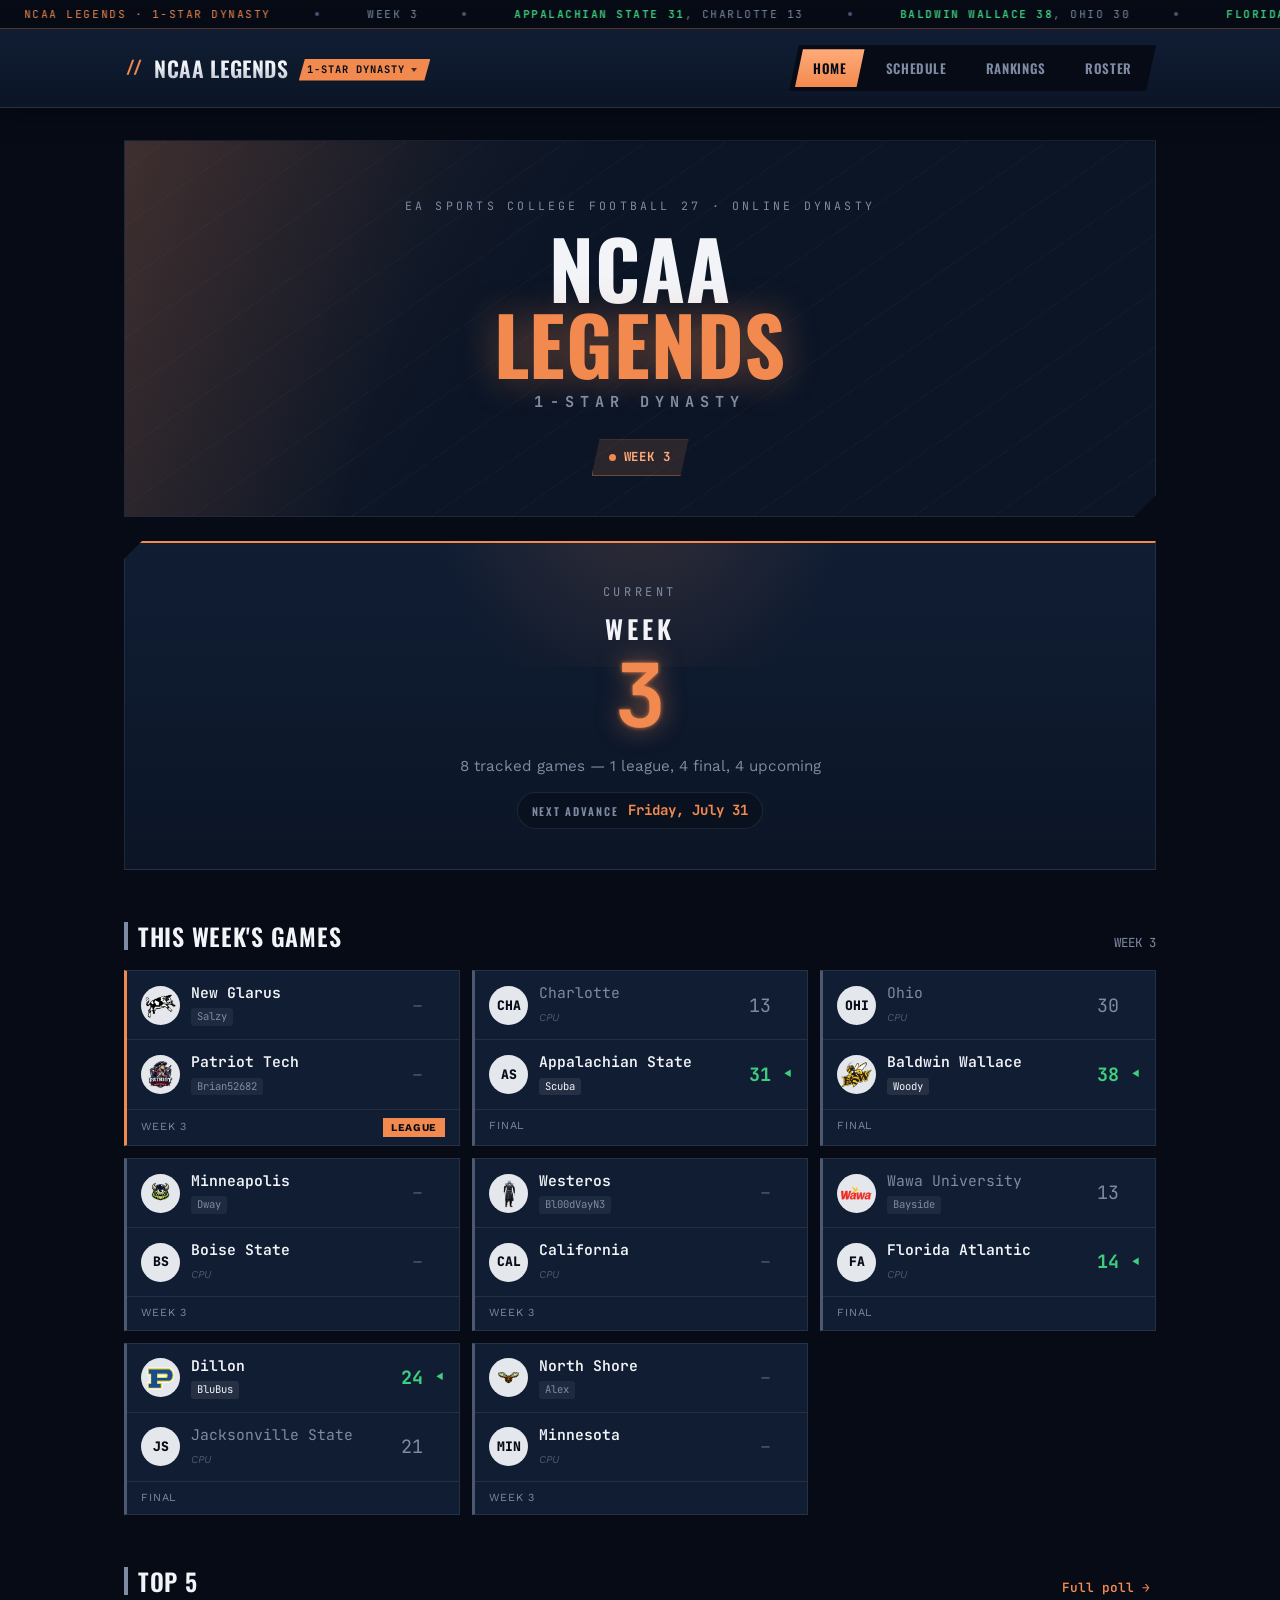
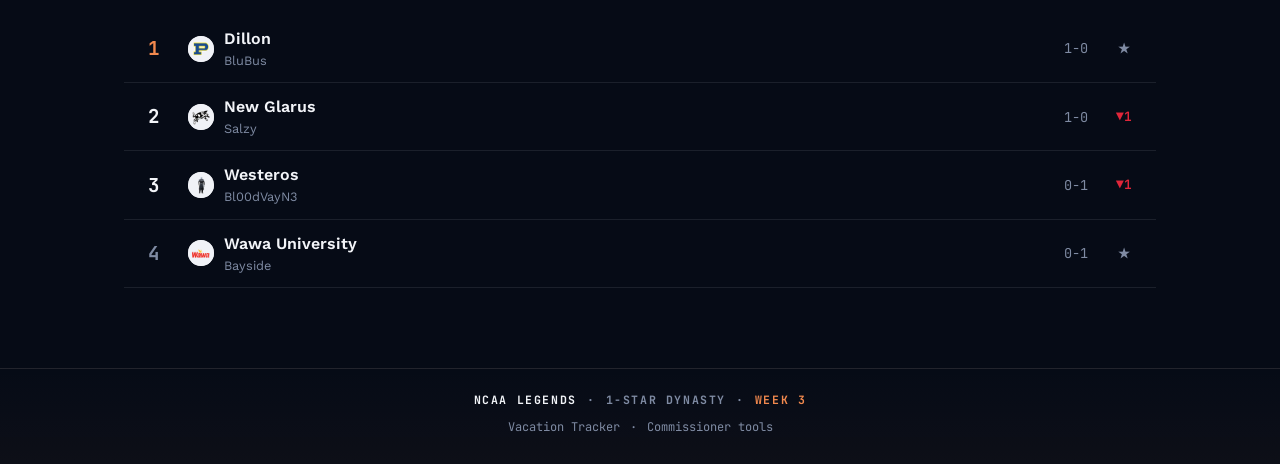
==== 1star/index.html @ ee97f8a3 "Remove past results from home page" ====
<!DOCTYPE html>
<html lang="en">
<head>
<meta charset="UTF-8">
<meta name="viewport" content="width=device-width, initial-scale=1.0">
<title>NCAA Legends — 1-Star Dynasty</title>
<meta name="description" content="NCAA Legends 1-Star Dynasty — an EA Sports College Football 27 online dynasty league. Schedule, power rankings, and roster.">

<!-- Assets live at the repo root, one level up from every league folder. -->
<link rel="icon" type="image/svg+xml" href="../favicon.svg">
<link rel="icon" type="image/png" sizes="32x32" href="../favicon-32.png">
<link rel="apple-touch-icon" sizes="180x180" href="../apple-touch-icon.png">

<!-- ============================================================
     LINK PREVIEWS (Discord, iMessage, Slack, Twitter)
     These MUST be absolute URLs — a relative path shows no preview
     at all. Each league has its own og:url and canonical so a link
     to /1star/ previews as that league, not as the landing page.
     ============================================================ -->
<meta property="og:type" content="website">
<meta property="og:site_name" content="NCAA Legends">
<meta property="og:title" content="NCAA Legends — 1-Star Dynasty">
<meta property="og:description" content="EA Sports College Football 27 online dynasty. Schedule, power rankings, and the coach roster.">
<meta property="og:url" content="https://ncaalegends.github.io/1star/">
<meta property="og:image" content="https://ncaalegends.github.io/1star/og-image.png">
<meta property="og:image:width" content="1200">
<meta property="og:image:height" content="630">
<meta name="twitter:card" content="summary_large_image">
<meta name="twitter:title" content="NCAA Legends — 1-Star Dynasty">
<meta name="twitter:description" content="EA Sports College Football 27 online dynasty. Schedule, power rankings, and the coach roster.">
<meta name="twitter:image" content="https://ncaalegends.github.io/1star/og-image.png">
<link rel="canonical" href="https://ncaalegends.github.io/1star/">
<meta name="theme-color" content="#060b16">

<link rel="preconnect" href="https://fonts.googleapis.com">
<link rel="preconnect" href="https://fonts.gstatic.com" crossorigin>
<link href="https://fonts.googleapis.com/css2?family=Oswald:wght@400;500;600;700&family=JetBrains+Mono:wght@400;600;700&family=Work+Sans:wght@400;500;600;700&display=swap" rel="stylesheet">
<link rel="stylesheet" href="../style.css">
</head>

<!-- data-league drives the accent palette. See "PER-LEAGUE ACCENTS"
     in style.css — it's the only thing that differs visually. -->
<body data-league="1star">

<a class="skip-link" href="#main">Skip to content</a>

<!-- Filled by renderTicker() from the data files — see script.js -->
<div class="ticker" aria-hidden="true">
  <div class="ticker-track" id="ticker-track"></div>
</div>

<header class="site-header">
  <div class="header-inner">
    <div class="league-mark">
      <a class="league-home" href="../" aria-label="All NCAA Legends leagues">
        <span class="hash">//</span>
      </a>
      <span class="league-name" id="league-name">NCAA LEGENDS</span>

      <!-- The badge doubles as the league switcher. <details> gives
           us open/close and keyboard support natively; script.js
           fills the menu from SITE_LEAGUES in people.js. -->
      <details class="league-switch" id="league-switch">
        <summary class="league-badge" id="league-badge"
                 aria-label="Switch league">1-STAR DYNASTY</summary>
        <div class="league-menu" id="league-menu"></div>
      </details>
    </div>
    <nav class="tabs" id="tabs" role="tablist" aria-label="Sections">
      <button class="tab-btn active" data-tab="home" role="tab" aria-selected="true" aria-controls="home">Home</button>
      <button class="tab-btn" data-tab="schedule" role="tab" aria-selected="false" aria-controls="schedule">Schedule</button>
      <button class="tab-btn" data-tab="rankings" role="tab" aria-selected="false" aria-controls="rankings">Rankings</button>
      <button class="tab-btn" data-tab="top25" role="tab" aria-selected="false" aria-controls="top25">Top 25</button>
      <button class="tab-btn" data-tab="roster" role="tab" aria-selected="false" aria-controls="roster">Roster</button>
    </nav>
  </div>
</header>

<main id="main">

  <!-- HOME -->
  <section id="home" class="tab-panel active" role="tabpanel" tabindex="-1">

    <div class="hero">
      <div class="hero-bg"></div>
      <div class="hero-stripe"></div>
      <p class="hero-eyebrow">EA SPORTS COLLEGE FOOTBALL 27 &middot; ONLINE DYNASTY</p>
      <h1 class="hero-title">NCAA <span>LEGENDS</span></h1>
      <p class="hero-sub" id="hero-sub">1-STAR DYNASTY</p>

      <div class="hero-status">
        <span class="status-dot"></span>
        <span id="launch-status">PRE-SEASON — COACHES SIGNING UP</span>
      </div>
    </div>

    <div class="jumbotron">
      <div class="jumbo-glow"></div>
      <div class="jumbo-frame" id="jumbo-frame"></div>
      <p class="jumbo-sub" id="week-summary"></p>
      <p class="jumbo-advance" id="next-advance" hidden></p>
    </div>

    <!-- Filled by renderLiveNow() only when someone in this league is
         streaming — empty and invisible otherwise. -->
    <div class="live-now" id="live-now"></div>

    <div class="section-block">
      <div class="section-head">
        <h2 class="section-title">This Week's Games</h2>
        <span class="section-tag" id="this-week-tag"></span>
      </div>
      <div id="this-week-games"></div>
    </div>

    <div class="section-block">
      <div class="section-head">
        <h2 class="section-title">Top 5</h2>
        <button class="link-btn" data-tab="rankings">Full poll &rarr;</button>
      </div>
      <ol class="poll-list poll-preview" id="rankings-preview"></ol>
    </div>

  </section>

  <!-- SCHEDULE -->
  <section id="schedule" class="tab-panel" role="tabpanel" tabindex="-1">
    <div class="section-head">
      <h2 class="section-title">Schedule</h2>
    </div>

    <div class="sched-toggle">
      <button class="sched-toggle-btn active" data-sched-view="weekly">Weekly</button>
      <button class="sched-toggle-btn" data-sched-view="team">By Team</button>
    </div>

    <div id="sched-weekly" class="sched-view active">
      <div class="sched-controls">
        <label for="week-select">Week</label>
        <select id="week-select"></select>
      </div>
      <div id="weekly-games"></div>
    </div>

    <div id="sched-team" class="sched-view">
      <div class="sched-controls">
        <label for="team-select">Team</label>
        <select id="team-select"></select>
      </div>
      <div id="team-schedule"></div>
    </div>
  </section>

  <!-- RANKINGS -->
  <section id="rankings" class="tab-panel" role="tabpanel" tabindex="-1">
    <div class="section-head">
      <h2 class="section-title">Power Rankings</h2>
      <span class="section-tag" id="rankings-week-label"></span>
    </div>
    <p class="rankings-note">Ranks H2H games only — user vs. user results, not CPU matchups.</p>
    <ol class="poll-list" id="full-rankings"></ol>
  </section>

  <!-- TOP 25 (in-game AP poll)
       Hidden entirely by script.js until this league has transcribed
       at least one week — see setupTabs(). -->
  <section id="top25" class="tab-panel" role="tabpanel" tabindex="-1">
    <div class="section-head">
      <h2 class="section-title">Top 25</h2>
      <span class="section-tag" id="top25-week-label"></span>
    </div>
    <ol class="top25-list" id="top25-list"></ol>
  </section>

  <!-- ROSTER -->
  <section id="roster" class="tab-panel" role="tabpanel" tabindex="-1">
    <div class="section-head">
      <h2 class="section-title">Coaches &amp; Teams</h2>
    </div>
    <div class="roster-grid" id="roster-grid"></div>
  </section>

</main>

<!-- COACH CARD MODAL
     Native <dialog>: focus trapping, background inertness, Escape to
     close and the ::backdrop layer all come from the browser. The
     inner wrapper is load-bearing, not decoration — a backdrop click
     registers on the <dialog> itself and never on its contents, which
     is how script.js tells the two apart. Filled by openCoachModal(). -->
<dialog id="coach-modal" class="coach-modal" aria-labelledby="cm-title">
  <div class="cm-body" id="coach-modal-body"></div>
</dialog>

<footer class="site-footer">
  <div class="footer-status" id="footer-status"></div>
  <div class="footer-links" id="footer-links"></div>
</footer>

<!-- Data files load before the logic. defer keeps them in order
     and waits for the DOM, so no DOMContentLoaded wrapper needed.
     script.js and style.css are shared by all three leagues — only
     the data files below are league-specific. -->
<script src="league-data.js" defer></script>
<script src="schedule-data.js" defer></script>
<script src="top25-data.js" defer></script>
<script src="../people.js" defer></script>
<script src="../week-core.js" defer></script>
<script src="../script.js" defer></script>
</body>
</html>
---- style.css ----
/* ============================================================
   DESIGN TOKENS
   Palette: EA Sports "gameday" HUD — deep navy field-under-lights,
   chrome steel, and a hot gold accent, with crimson reserved for
   live/urgent states. Diagonal-cut panels and angular buttons
   echo the menu language of EA Sports College Football 27.
   Type: Oswald (condensed display), Work Sans (body),
   JetBrains Mono (stats + digits).
   ============================================================ */
:root {
  --navy-deep: #060b16;
  --navy: #0b1526;
  --navy-panel: #101d33;
  /* --steel is the muted TEXT tone (4.9:1 on panels — readable).
     --steel-dim is 2.4:1 and must only ever be used for borders,
     separators and backgrounds. Never put text in steel-dim. */
  --steel: #7f8ba3;
  --steel-dim: #4d5872;

  /* Per-team accent. Set inline as --team on roster cards and
     schedule headers; falls back to gold when a team has none. */
  --team: var(--gold);
  --chalk: #f2f4f8;
  --gold: #f2c14e;
  --gold-bright: #ffd873;
  --gold-dim: rgba(242, 193, 78, 0.14);
  --crimson: #e0263a;
  --win: #3ecf7e;

  /* Twitch purple, lifted. The official #9146FF only manages 4.2:1
     against dark text at this size; this reads the same at a glance
     and clears AA at 7.4:1. */
  --twitch: #b388ff;
  --twitch-bright: #c9a8ff;
  --line: rgba(242, 244, 248, 0.09);
  --line-gold: rgba(242, 193, 78, 0.35);

  /* Ambient wash behind the page, tinted by the league accent. */
  --accent-glow: rgba(242, 193, 78, 0.07);

  --font-display: 'Oswald', sans-serif;
  --font-body: 'Work Sans', sans-serif;
  --font-mono: 'JetBrains Mono', monospace;

  --cut: 14px; /* diagonal clip amount used across panels */
}

/* ============================================================
   PER-LEAGUE ACCENTS
   ------------------------------------------------------------
   The three leagues share this entire stylesheet. The ONLY visual
   difference between them is the accent ramp below, swapped by the
   data-league attribute on <body>.

   The variables keep their "gold" names on purpose. Every rule in
   this file already reads --gold / --gold-bright / --gold-dim /
   --line-gold, and renaming them to --accent would mean touching
   several hundred declarations for no functional gain. Read "gold"
   as "the league accent" throughout.

     main    #f2c14e  gold      (original)
     3star   #4ec3f2  ice blue
     1star   #f2894e  copper

   Any accent added later must clear the reserved colors: crimson
   (#e0263a, live/urgent), win green (#3ecf7e), and Twitch purple
   (#b388ff). Mint and chrome were rejected for colliding with the
   first two.
   ============================================================ */
body[data-league="3star"] {
  --gold: #4ec3f2;
  --gold-bright: #86d9fa;
  --gold-dim: rgba(78, 195, 242, 0.14);
  --line-gold: rgba(78, 195, 242, 0.35);
  --accent-glow: rgba(78, 195, 242, 0.07);
}

body[data-league="1star"] {
  --gold: #f2894e;
  --gold-bright: #ffab7a;
  --gold-dim: rgba(242, 137, 78, 0.14);
  --line-gold: rgba(242, 137, 78, 0.35);
  --accent-glow: rgba(242, 137, 78, 0.07);
}

* { box-sizing: border-box; }

body {
  margin: 0;
  background:
    radial-gradient(1100px 500px at 50% -10%, var(--accent-glow), transparent 60%),
    var(--navy-deep);
  color: var(--chalk);
  font-family: var(--font-body);
  line-height: 1.5;
  -webkit-font-smoothing: antialiased;
}

h1, h2, h3 { margin: 0; }

button {
  font-family: inherit;
  cursor: pointer;
  border: none;
  background: none;
  color: inherit;
}

a { color: var(--gold); }

::selection { background: var(--gold); color: var(--navy-deep); }

.skip-link {
  position: absolute;
  left: -9999px;
  top: 0;
  z-index: 100;
  background: var(--gold);
  color: var(--navy-deep);
  padding: 10px 16px;
  font-weight: 700;
}
.skip-link:focus { left: 0; }

/* ============================================================
   TICKER (top HUD strip)
   ============================================================ */
.ticker {
  background: var(--navy-deep);
  border-bottom: 1px solid var(--line-gold);
  overflow: hidden;
  white-space: nowrap;
}

.ticker-track {
  display: inline-flex;
  gap: 48px;
  padding: 6px 0;
  animation: ticker-scroll 26s linear infinite;
  will-change: transform;
}

/* Now that the ticker carries real content it runs quiet, with
   only the league name in gold — otherwise a full-width band of
   gold text competes with the hero directly beneath it. */
/* Direct children only — a nested highlight span (.ts-win) should
   inherit the typography but not get its own padding or divider dot. */
.ticker-track > span {
  font-family: var(--font-mono);
  font-size: 0.68rem;
  letter-spacing: 0.14em;
  color: var(--steel);
  text-transform: uppercase;
  padding: 0 24px;
  position: relative;
}

/* Keyed by class, not :first-child — the track contains several
   repetitions and the lead segment of each one must be gold, or the
   highlight jumps position every time the loop wraps. */
.ticker-track .ts-lead { color: var(--gold); }

/* Current-week winner, highlighted green inside its result segment. */
.ticker-track .ts-win { color: var(--win); font-weight: 700; }

.ticker-track > span::after {
  content: '';
  position: absolute;
  right: -24px;
  top: 50%;
  transform: translateY(-50%);
  width: 4px;
  height: 4px;
  background: var(--steel-dim);
  border-radius: 50%;
}

@keyframes ticker-scroll {
  from { transform: translateX(0); }
  to { transform: translateX(-50%); }
}

/* ============================================================
   HEADER / NAV
   ============================================================ */
.site-header {
  position: sticky;
  top: 0;
  z-index: 10;
  background: linear-gradient(180deg, var(--navy-panel), var(--navy));
  border-bottom: 1px solid var(--line);
  box-shadow: 0 8px 24px rgba(0, 0, 0, 0.35);
}

.header-inner {
  max-width: 1080px;
  margin: 0 auto;
  padding: 16px 24px;
  display: flex;
  align-items: center;
  justify-content: space-between;
  gap: 24px;
  flex-wrap: wrap;
}

.league-mark {
  display: flex;
  align-items: center;
  gap: 10px;
}

.league-mark .hash {
  color: var(--gold);
  font-family: var(--font-mono);
  font-weight: 700;
}

/* The // mark doubles as the way back to the league picker. Kept
   visually identical to the old static mark so the header doesn't
   grow a second piece of chrome — it just becomes clickable. */
.league-home {
  text-decoration: none;
  display: inline-flex;
  padding: 2px 4px;
  margin: -2px -4px;
  border-radius: 3px;
  transition: background 0.15s;
}

.league-home:hover { background: var(--gold-dim); }

.league-home:focus-visible {
  outline: 2px solid var(--gold);
  outline-offset: 1px;
}

.league-name {
  font-family: var(--font-display);
  font-weight: 600;
  letter-spacing: 0.03em;
  font-size: 1.35rem;
  text-transform: uppercase;
  background: linear-gradient(180deg, var(--chalk) 40%, var(--steel) 140%);
  -webkit-background-clip: text;
  background-clip: text;
  color: transparent;
}

.league-badge {
  font-family: var(--font-mono);
  font-size: 0.65rem;
  font-weight: 700;
  letter-spacing: 0.1em;
  color: var(--navy-deep);
  background: var(--gold);
  padding: 3px 8px;
  clip-path: polygon(6px 0, 100% 0, calc(100% - 6px) 100%, 0 100%);
}

/* ============================================================
   LEAGUE SWITCHER
   ------------------------------------------------------------
   The badge is a <summary>, so it opens the menu on click and on
   Enter/Space with no JS. Everything here is presentational; the
   items themselves are built by renderLeagueSwitch().
   ============================================================ */
.league-switch {
  position: relative;
}

/* Kills the default disclosure triangle in every engine. */
.league-switch > summary {
  /* Extra right padding so the caret clears the badge's angled
     clip-path, which would otherwise shave it off. */
  padding-right: 13px;
  list-style: none;
  cursor: pointer;
  user-select: none;
  display: inline-flex;
  align-items: center;
  gap: 6px;
}
.league-switch > summary::-webkit-details-marker { display: none; }
.league-switch > summary::marker { content: ""; }

/* A caret drawn in CSS rather than a glyph, so it can't pick up a
   font fallback and render as a box on someone's machine. */
.league-switch > summary::after {
  content: "";
  width: 0;
  height: 0;
  border-left: 3.5px solid transparent;
  border-right: 3.5px solid transparent;
  border-top: 4px solid currentColor;
  opacity: 0.75;
  transition: transform 0.15s;
}

.league-switch[open] > summary::after { transform: rotate(180deg); }

.league-switch > summary:focus-visible {
  outline: 2px solid var(--chalk);
  outline-offset: 2px;
}

/* When there's only one league, the badge stays a plain label. */
.league-switch.no-switch > summary { cursor: default; }
.league-switch.no-switch > summary::after { display: none; }

.league-menu {
  position: absolute;
  top: calc(100% + 8px);
  left: 0;
  z-index: 20;
  min-width: 210px;
  background: var(--navy-panel);
  border: 1px solid var(--line);
  box-shadow: 0 14px 34px rgba(0, 0, 0, 0.5);
  padding: 5px;
  display: flex;
  flex-direction: column;
  gap: 2px;
}

.league-menu-item {
  display: flex;
  align-items: center;
  gap: 9px;
  padding: 9px 11px;
  text-decoration: none;
  color: var(--chalk);
  font-family: var(--font-display);
  font-size: 0.86rem;
  font-weight: 500;
  letter-spacing: 0.03em;
  text-transform: uppercase;
  border-left: 2px solid transparent;
  transition: background 0.12s, border-color 0.12s;
}

.league-menu-item:hover,
.league-menu-item:focus-visible {
  background: var(--navy);
  border-left-color: var(--team);
  outline: none;
}

/* The dot carries each league's own accent, not the current page's,
   so the menu previews where you're going. */
.lm-dot {
  width: 8px;
  height: 8px;
  flex: 0 0 auto;
  border-radius: 50%;
  background: var(--team);
}

.lm-label { flex: 1 1 auto; }

.lm-here {
  font-family: var(--font-mono);
  font-size: 0.55rem;
  letter-spacing: 0.08em;
  color: var(--steel);
  text-transform: uppercase;
}

.league-menu-item.is-current {
  background: var(--navy);
  border-left-color: var(--team);
}

/* The container slants to match its buttons — it was the only square
   edge left in a header where the tabs, the badge and every panel are
   cut on the diagonal.

   The offset is 10px, not the buttons' 8px, because the container is
   taller. An identical pixel offset over a taller box produces a
   shallower angle, and the mismatch is visible where a button's edge
   sits near the container's.

   No border: clip-path cuts the element's border along with its box,
   so the diagonal edges would lose their line and only the top and
   bottom would keep one. The dark fill against the header gradient
   carries the shape on its own. */
.tabs {
  display: flex;
  gap: 3px;
  background: var(--navy-deep);
  padding: 4px 6px;
  clip-path: polygon(10px 0, 100% 0, calc(100% - 10px) 100%, 0 100%);
}

.tab-btn {
  padding: 9px 18px;
  font-family: var(--font-display);
  font-size: 0.82rem;
  font-weight: 600;
  letter-spacing: 0.05em;
  text-transform: uppercase;
  color: var(--steel);
  clip-path: polygon(8px 0, 100% 0, calc(100% - 8px) 100%, 0 100%);
  transition: color 0.15s, background 0.15s;
}

.tab-btn:hover { color: var(--chalk); }

.tab-btn.active {
  background: linear-gradient(180deg, var(--gold-bright), var(--gold));
  color: var(--navy-deep);
}

/* ============================================================
   LAYOUT
   ============================================================ */
main {
  max-width: 1080px;
  margin: 0 auto;
  padding: 32px 24px 80px;
}

.tab-panel { display: none; }
.tab-panel.active { display: block; }

.section-block { margin-top: 48px; }

.section-head {
  display: flex;
  align-items: baseline;
  justify-content: space-between;
  gap: 12px;
  margin-bottom: 16px;
}

.section-title {
  font-family: var(--font-display);
  font-weight: 600;
  text-transform: uppercase;
  letter-spacing: 0.03em;
  font-size: 1.5rem;
  color: var(--chalk);
  position: relative;
  padding-left: 14px;
}

.section-title::before {
  content: '';
  position: absolute;
  left: 0;
  top: 4px;
  bottom: 4px;
  width: 4px;
  background: var(--steel);
}

.section-tag {
  font-family: var(--font-mono);
  font-size: 0.78rem;
  color: var(--steel);
}

.link-btn {
  font-family: var(--font-mono);
  font-size: 0.8rem;
  color: var(--gold);
  font-weight: 600;
}
.link-btn:hover { text-decoration: underline; }

/* ============================================================
   HERO  (NCAA Legends wordmark + launch status)
   ============================================================ */
.hero {
  position: relative;
  overflow: hidden;
  padding: 56px 28px 40px;
  text-align: center;
  border: 1px solid var(--line);
  background: var(--navy);
  clip-path: polygon(0 0, 100% 0, 100% calc(100% - 22px), calc(100% - 22px) 100%, 0 100%);
}

.hero-bg {
  position: absolute;
  inset: 0;
  background:
    linear-gradient(120deg, color-mix(in srgb, var(--gold) 10%, transparent) 0%, transparent 40%),
    repeating-linear-gradient(
      -35deg,
      rgba(242, 244, 248, 0.025) 0px,
      rgba(242, 244, 248, 0.025) 1px,
      transparent 1px,
      transparent 46px
    );
  pointer-events: none;
}

.hero-stripe {
  position: absolute;
  top: 0;
  left: -10%;
  width: 46%;
  height: 100%;
  background: linear-gradient(90deg, color-mix(in srgb, var(--gold) 16%, transparent), transparent 80%);
  transform: skewX(-18deg);
  pointer-events: none;
}

.hero-eyebrow {
  position: relative;
  margin: 0;
  font-family: var(--font-mono);
  font-size: 0.72rem;
  letter-spacing: 0.28em;
  color: var(--steel);
  text-transform: uppercase;
}

.hero-title {
  position: relative;
  margin: 14px 0 0;
  font-family: var(--font-display);
  font-weight: 700;
  font-size: clamp(2.6rem, 9vw, 5rem);
  letter-spacing: 0.01em;
  line-height: 0.95;
  color: var(--chalk);
  text-transform: uppercase;
}

.hero-title span {
  display: block;
  color: var(--gold);
  text-shadow: 0 0 36px color-mix(in srgb, var(--gold) 45%, transparent);
}

.hero-sub {
  position: relative;
  margin: 10px 0 0;
  font-family: var(--font-mono);
  font-size: 0.95rem;
  font-weight: 700;
  letter-spacing: 0.4em;
  color: var(--steel);
}

.hero-status {
  position: relative;
  display: inline-flex;
  align-items: center;
  gap: 8px;
  margin-top: 26px;
  padding: 8px 16px;
  border: 1px solid var(--line-gold);
  background: var(--gold-dim);
  clip-path: polygon(8px 0, 100% 0, calc(100% - 8px) 100%, 0 100%);
  font-family: var(--font-mono);
  font-size: 0.78rem;
  font-weight: 700;
  letter-spacing: 0.08em;
  color: var(--gold-bright);
  text-transform: uppercase;
}

.status-dot {
  width: 7px;
  height: 7px;
  border-radius: 50%;
  background: var(--gold);
  box-shadow: 0 0 0 0 color-mix(in srgb, var(--gold) 60%, transparent);
  animation: pulse 1.8s ease-in-out infinite;
}

@keyframes pulse {
  0%   { box-shadow: 0 0 0 0 color-mix(in srgb, var(--gold) 55.00000000000001%, transparent); }
  70%  { box-shadow: 0 0 0 8px color-mix(in srgb, var(--gold) 0%, transparent); }
  100% { box-shadow: 0 0 0 0 color-mix(in srgb, var(--gold) 0%, transparent); }
}

/* ============================================================
   JUMBOTRON
   ============================================================ */
.jumbotron {
  position: relative;
  margin-top: 24px;
  background: linear-gradient(180deg, var(--navy-panel), var(--navy));
  border: 1px solid var(--line);
  border-top: 2px solid var(--gold);
  padding: 40px 24px;
  text-align: center;
  overflow: hidden;
  clip-path: polygon(18px 0, 100% 0, 100% 100%, 0 100%, 0 18px);
}

.jumbo-preseason {
  font-family: var(--font-display);
  font-weight: 700;
  font-size: clamp(2.4rem, 8vw, 3.6rem);
  letter-spacing: 0.08em;
  color: var(--gold);
  text-shadow: 0 0 24px color-mix(in srgb, var(--gold) 55.00000000000001%, transparent), 0 0 4px color-mix(in srgb, var(--gold) 80%, transparent);
  margin-top: 8px;
  text-transform: uppercase;
}

.jumbo-glow {
  position: absolute;
  top: -60%;
  left: 50%;
  transform: translateX(-50%);
  width: 500px;
  height: 320px;
  background: radial-gradient(circle, var(--gold-dim) 0%, transparent 70%);
  pointer-events: none;
}

.jumbo-frame {
  position: relative;
  display: flex;
  flex-direction: column;
  align-items: center;
  gap: 0;
}

.jumbo-label {
  font-family: var(--font-mono);
  font-size: 0.75rem;
  letter-spacing: 0.3em;
  color: var(--steel);
}

.jumbo-word {
  font-family: var(--font-display);
  font-weight: 600;
  font-size: 1.6rem;
  letter-spacing: 0.15em;
  color: var(--chalk);
  margin-top: 8px;
}

.jumbo-number {
  font-family: var(--font-mono);
  font-weight: 700;
  font-size: 5.5rem;
  line-height: 1;
  color: var(--gold);
  text-shadow: 0 0 24px color-mix(in srgb, var(--gold) 55.00000000000001%, transparent), 0 0 4px color-mix(in srgb, var(--gold) 80%, transparent);
  margin-top: 4px;
  font-variant-numeric: tabular-nums;
}

.jumbo-sub {
  position: relative;
  margin: 16px 0 0;
  color: var(--steel);
  font-size: 0.95rem;
}

.jumbo-advance {
  position: relative;
  display: inline-flex;
  align-items: center;
  gap: 10px;
  margin: 14px 0 0;
  padding: 7px 14px;
  border: 1px solid var(--line);
  border-radius: 999px;
  background: rgba(0, 0, 0, 0.22);
}

.jumbo-advance[hidden] {
  display: none;
}

.advance-label {
  font-family: var(--font-display);
  font-size: 0.68rem;
  font-weight: 600;
  letter-spacing: 0.16em;
  color: var(--steel);
}

.advance-when {
  font-family: var(--font-mono);
  font-size: 0.88rem;
  font-weight: 700;
  color: var(--gold);
}

/* ============================================================
   GAME CARDS
   ============================================================ */
/* Three across on the desktop — steps down to two on tablets and
   one on phones (see the responsive block). */
.game-grid {
  display: grid;
  grid-template-columns: repeat(3, 1fr);
  gap: 12px;
}

.game-card {
  background: var(--navy-panel);
  border: 1px solid var(--line);
  border-left: 3px solid var(--steel-dim);
  transition: border-left-color 0.15s, transform 0.15s;
}

.game-card:hover { transform: translateY(-1px); }

/* Coach vs. coach — the games that actually matter to the league. */
.game-card.is-league { border-left-color: var(--gold); }

.game-card.is-live {
  border-left-color: var(--crimson);
  box-shadow: inset 0 0 0 1px rgba(224, 38, 58, 0.35);
}

/* One team per row: logo, team + coach pill, score, winner arrow.
   Stacking the teams keeps each team glued to its own score and
   gamertag — no cross-referencing a shared row, and long names just
   ellipsis inside their own row. */
.game-card .gc-row {
  display: flex;
  align-items: center;
  gap: 11px;
  padding: 11px 14px;
}
.game-card .gc-row + .gc-row { border-top: 1px solid var(--line); }

/* Winner reads green, loser recedes to steel. Green is distinct
   from every dynasty's accent, so "won" never reads as "league." */
.game-card .gc-row.is-win .gc-pts { color: var(--win); }
.game-card .gc-row.is-win .gc-arrow { color: var(--win); }
.game-card .gc-row.is-loss .gc-team { color: var(--steel); font-weight: 400; }
.game-card .gc-row.is-loss .gc-pts { color: var(--steel); font-weight: 400; }

/* Light plate so black/navy college marks don't vanish; monogram
   underneath shows through if the ESPN image 404s and removes
   itself. */
.game-card .gc-logo {
  flex: 0 0 auto;
  width: 39px;
  height: 39px;
  border-radius: 50%;
  background: rgba(242, 244, 248, 0.94);
  display: grid;
  place-items: center;
  position: relative;
  overflow: hidden;
}
.game-card .gc-logo img {
  position: absolute;
  inset: 0;
  width: 100%;
  height: 100%;
  object-fit: contain;
  padding: 11%;
}
.game-card .gc-mono {
  font-family: var(--font-mono);
  font-weight: 800;
  font-size: 0.82rem;
  color: var(--navy-deep);
}
.game-card .gc-logo:has(img) .gc-mono { visibility: hidden; }

.game-card .gc-who { flex: 1 1 auto; min-width: 0; }

.game-card .gc-team {
  display: block;
  font-family: var(--font-mono);
  font-weight: 600;
  font-size: 0.92rem;
  color: var(--chalk);
  white-space: nowrap;
  overflow: hidden;
  text-overflow: ellipsis;
}

/* Gamertag in a pill so it reads as a handle, not stray text. */
.game-card .gc-coach {
  display: inline-block;
  max-width: 100%;
  margin-top: 4px;
  padding: 1px 6px;
  font-family: var(--font-mono);
  font-size: 0.66rem;
  color: var(--steel);
  background: rgba(242, 244, 248, 0.06);
  border-radius: 3px;
  white-space: nowrap;
  overflow: hidden;
  text-overflow: ellipsis;
  vertical-align: top;
}
.game-card .gc-row.is-win .gc-coach {
  color: var(--chalk);
  background: rgba(242, 244, 248, 0.09);
}
.game-card .gc-cpu {
  display: inline-block;
  margin-top: 4px;
  font-size: 0.66rem;
  font-style: italic;
  color: var(--steel-dim);
}

.game-card .gc-pts {
  flex: 0 0 auto;
  min-width: 1.5em;
  text-align: right;
  font-family: var(--font-mono);
  font-weight: 700;
  font-size: 1.15rem;
  color: var(--chalk);
  font-variant-numeric: tabular-nums;
}
.game-card .gc-pts.gc-dash { color: var(--steel-dim); font-weight: 400; }

.game-card .gc-arrow {
  flex: 0 0 auto;
  width: 11px;
  text-align: center;
  font-size: 0.7rem;
  color: transparent;
}

.game-card .gc-foot {
  display: flex;
  align-items: center;
  justify-content: space-between;
  gap: 8px;
  padding: 8px 14px;
  font-size: 0.68rem;
  letter-spacing: 0.08em;
  text-transform: uppercase;
  color: var(--steel);
  border-top: 1px solid var(--line);
}

.game-card.is-live .gc-foot { color: var(--crimson); font-weight: 700; }

/* ============================================================
   POLL / RANKINGS
   ============================================================ */
.poll-list {
  list-style: none;
  counter-reset: rank;
  margin: 0;
  padding: 0;
}

/* 4 columns, and each row supplies exactly 4 items: the ::before
   counter plus .p-main, .p-record, .p-trend. Add an element in
   rankingRowHtml() and you must add a column here, or rows wrap. */
.poll-list li {
  counter-increment: rank;
  display: grid;
  grid-template-columns: 44px 1fr auto 48px;
  align-items: center;
  gap: 12px;
  padding: 12px 8px;
  border-bottom: 1px solid var(--line);
  transition: background 0.15s;
}

.poll-list li:hover { background: rgba(242, 244, 248, 0.03); }

.poll-list li::before {
  content: counter(rank);
  font-family: var(--font-mono);
  font-weight: 700;
  font-size: 1.2rem;
  color: var(--steel);
  text-align: center;
  font-variant-numeric: tabular-nums;
}

/* Gold marks the top of the poll rather than every rank number. */
.poll-list li:nth-child(-n + 3)::before { color: var(--chalk); }
.poll-list li:first-child::before { color: var(--gold); }

.poll-list .p-main {
  min-width: 0;
  display: flex;
  align-items: center;
  gap: 10px;
}
.poll-list .p-text { min-width: 0; }
.poll-list .p-team { font-weight: 600; display: block; }
.poll-list .p-coach { font-size: 0.8rem; color: var(--steel); display: block; }
.poll-list .p-record {
  font-family: var(--font-mono);
  color: var(--steel);
  font-size: 0.85rem;
  font-variant-numeric: tabular-nums;
}

.poll-list .p-trend {
  font-family: var(--font-mono);
  font-size: 0.8rem;
  font-weight: 600;
  text-align: center;
  cursor: default;
}
.p-trend.up { color: var(--win); }
.p-trend.down { color: var(--crimson); }
.p-trend.same { color: var(--steel); }

.poll-list.is-empty li::before { content: none; }

.poll-list li.poll-empty-msg {
  display: block;
  color: var(--steel);
  font-family: var(--font-mono);
  font-size: 0.85rem;
  padding: 20px 8px;
  border-bottom: none;
}

/* Full Power Rankings tab only: an L10 record + a right-aligned Score
   column, plus a column header. The Home preview keeps the compact
   4-column layout (no score). */
#full-rankings li { grid-template-columns: 44px 1fr auto 48px 56px; }
#full-rankings .p-score {
  font-family: var(--font-mono);
  font-weight: 600;
  font-size: 0.95rem;
  color: var(--chalk);
  text-align: right;
  font-variant-numeric: tabular-nums;
}
/* Header row — suppress the rank counter so it doesn't take a number. */
#full-rankings .poll-head {
  counter-increment: none;
  padding-top: 2px;
  padding-bottom: 6px;
}
#full-rankings .poll-head:hover { background: none; }
#full-rankings .poll-head::before { content: none; }
#full-rankings .poll-head span {
  font-family: var(--font-mono);
  font-size: 0.66rem;
  letter-spacing: 0.06em;
  text-transform: uppercase;
  color: var(--steel);
}
#full-rankings .poll-head .ph-score { text-align: right; }

.rankings-note {
  margin: -6px 0 18px;
  color: var(--steel);
  font-family: var(--font-mono);
  font-size: 0.78rem;
}

/* ============================================================
   TOP 25 (in-game AP poll) — game-style rows in responsive
   columns: one column on phones, two on tablets, three on wide
   screens (mirroring the game's own three-up layout).
   ============================================================ */
.top25-list {
  list-style: none;
  margin: 0;
  padding: 0;
  display: grid;
  grid-template-columns: 1fr;
  gap: 2px 24px;
}
/* Fill each column top-to-bottom like the in-game screen, rather than
   left-to-right across rows: 1-13 / 14-25 at two columns, and
   1-9 / 10-18 / 19-25 at three. The row counts are what force the
   column breaks to land on those ranks. */
@media (min-width: 620px) {
  .top25-list {
    grid-template-columns: 1fr 1fr;
    grid-template-rows: repeat(13, auto);
    grid-auto-flow: column;
  }
}
@media (min-width: 960px) {
  .top25-list {
    grid-template-columns: 1fr 1fr 1fr;
    grid-template-rows: repeat(9, auto);
    grid-auto-flow: column;
  }
}

.t25-row {
  display: grid;
  grid-template-columns: 30px 34px 1fr auto 40px;
  align-items: center;
  gap: 10px;
  padding: 8px;
  /* Transparent bar on every row so coach rows can colour theirs in
     without nudging the layout out of alignment. */
  border-left: 3px solid transparent;
  border-bottom: 1px solid var(--line);
}

/* League teams stand out of the mostly-CPU poll: a bar in the team's
   colour, a faint tint, and a brighter name — the same --team accent
   used on roster cards. */
.t25-row.is-coach {
  border-left-color: var(--team);
  background: rgba(242, 244, 248, 0.05);
}
.t25-row.is-coach .t25-team { color: var(--chalk); font-weight: 700; }
.t25-rank {
  font-family: var(--font-mono);
  font-weight: 700;
  font-size: 1.05rem;
  color: var(--steel);
  text-align: center;
  font-variant-numeric: tabular-nums;
}
/* Match the poll: gold for #1, chalk for the rest of the top 3. */
.t25-row:nth-child(-n + 3) .t25-rank { color: var(--chalk); }
.t25-row:first-child .t25-rank { color: var(--gold); }

.t25-logo {
  flex: 0 0 auto;
  width: 34px;
  height: 34px;
  border-radius: 50%;
  background: rgba(242, 244, 248, 0.94);
  display: grid;
  place-items: center;
  position: relative;
  overflow: hidden;
}
.t25-logo img {
  position: absolute;
  inset: 0;
  width: 100%;
  height: 100%;
  object-fit: contain;
  padding: 11%;
}
.t25-mono {
  font-family: var(--font-mono);
  font-weight: 800;
  font-size: 0.72rem;
  color: var(--navy-deep);
}
.t25-logo:has(img) .t25-mono { visibility: hidden; }

.t25-who { min-width: 0; }
.t25-team {
  font-weight: 600;
  display: block;
  white-space: nowrap;
  overflow: hidden;
  text-overflow: ellipsis;
}
/* Coach handle as a pill in the league accent colour (gold on main,
   each other league's accent via its own --gold override). Only ever
   rendered on coach rows, so this doubles as the "this is one of ours"
   marker. */
.t25-coach {
  display: inline-block;
  margin-top: 3px;
  max-width: 100%;
  padding: 1px 8px;
  border-radius: 999px;
  background: var(--gold-dim);
  border: 1px solid var(--line-gold);
  color: var(--gold-bright);
  font-family: var(--font-mono);
  font-size: 0.7rem;
  font-weight: 600;
  line-height: 1.5;
  white-space: nowrap;
  overflow: hidden;
  text-overflow: ellipsis;
  vertical-align: top;
}
.t25-record {
  font-family: var(--font-mono);
  color: var(--steel);
  font-size: 0.85rem;
  font-variant-numeric: tabular-nums;
}

/* Week-over-week movement, right-aligned. Same colour language as the
   Power Rankings arrows: green up, red (crimson) down, steel dash. */
.t25-trend {
  text-align: right;
  font-variant-numeric: tabular-nums;
}
.t25-move {
  font-family: var(--font-mono);
  font-size: 0.78rem;
  font-weight: 600;
  white-space: nowrap;
}
.t25-move.up { color: var(--win); }
.t25-move.down { color: var(--crimson); }
.t25-move.same { color: var(--steel); }

/* "#7" badge shown before a ranked opponent on schedules and before
   a team's own name on its schedule header. */
.rank-badge {
  font-family: var(--font-mono);
  font-weight: 700;
  font-size: 0.85em;
  color: var(--gold);
  margin-right: 5px;
  font-variant-numeric: tabular-nums;
}

/* ============================================================
   TEAM MARKS — logo with monogram underneath
   The monogram sits in normal flow and the logo is layered on
   top of it. If the image 404s it removes itself and the
   monogram shows through, so nothing ever collapses.
   ============================================================ */
.team-mark {
  position: relative;
  flex: 0 0 auto;
  display: inline-grid;
  place-items: center;
  border-radius: 50%;
  background: rgba(242, 244, 248, 0.94);
  overflow: hidden;
}

.tm-fallback {
  font-family: var(--font-display);
  font-weight: 700;
  letter-spacing: 0.02em;
  color: var(--navy-deep);
  line-height: 1;
}

/* While an image is present, the monogram stays hidden — otherwise
   it shows through the transparent parts of a logo. The <img>
   deletes itself on error, at which point this rule stops matching
   and the monogram becomes visible again. */
.team-mark:has(.tm-img) .tm-fallback { visibility: hidden; }

/* Light plate behind every logo — a lot of college marks are
   black or navy and would disappear against this background. */
.tm-img {
  position: absolute;
  inset: 0;
  width: 100%;
  height: 100%;
  object-fit: contain;
  padding: 14%;
  background: rgba(242, 244, 248, 0.94);
}

.tm-sm { width: 26px; height: 26px; }
.tm-sm .tm-fallback { font-size: 0.6rem; }
.tm-md { width: 34px; height: 34px; }
.tm-md .tm-fallback { font-size: 0.72rem; }
.tm-lg { width: 63px; height: 63px; }
.tm-lg .tm-fallback { font-size: 1.25rem; }
.tm-xl { width: 60px; height: 60px; }
.tm-xl .tm-fallback { font-size: 1.15rem; }

/* ============================================================
   ROSTER
   ============================================================ */
.roster-grid {
  display: grid;
  grid-template-columns: repeat(auto-fill, minmax(220px, 1fr));
  gap: 14px;
}

/* Flex column so the Twitch button can pin to the bottom — otherwise
   cards without a link leave a button-sized void and the row height
   jumps around. (Deliberately not stating how many lack links: that
   number changes every time a coach sends one in.) */
.roster-card {
  display: flex;
  flex-direction: column;
  align-items: flex-start;
  background: var(--navy-panel);
  border: 1px solid var(--line);
  padding: 18px;
  clip-path: polygon(0 0, 100% 0, 100% 100%, 12px 100%, 0 calc(100% - 12px));
  transition: background 0.15s, transform 0.15s;
}

/* Team color as a ring around the logo. Far more legible than a 3px
   hairline at the card's edge, and it puts the color next to the
   thing it identifies. */
.roster-card .team-mark {
  box-shadow: 0 0 0 3px var(--team), 0 0 0 4px rgba(6, 11, 22, 0.55);
  margin-bottom: 14px;
}

.roster-card:hover {
  background: #13233d;
  transform: translateY(-1px);
  box-shadow: 0 6px 20px rgba(0, 0, 0, 0.35);
}

/* The ring is the card's only team-color cue now, so it brightens
   on hover rather than the card border doing the work. */
.roster-card:hover .team-mark {
  box-shadow: 0 0 0 3px var(--team), 0 0 0 7px color-mix(in srgb, var(--team) 30%, transparent);
}

.roster-card .r-meta {
  display: flex;
  align-items: center;
  flex-wrap: wrap;
  gap: 6px 8px;
  margin-top: 10px;
}

/* The conference chip. Deliberately NOT scoped to .roster-card: the
   coach modal shows the same chip in its header, and scoping it here
   is what made it render as bare text there. One rule, both places —
   the alternative is two chips that drift apart.

   Sits next to .live-badge, which is already unscoped for the same
   reason. Matching that is why the two line up. */
.r-conf {
  font-family: var(--font-mono);
  font-size: 0.62rem;
  font-weight: 700;
  letter-spacing: 0.08em;
  color: var(--chalk);
  background: rgba(242, 244, 248, 0.08);
  padding: 2px 7px;
}

.roster-card .r-team {
  font-family: var(--font-display);
  font-weight: 600;
  text-transform: uppercase;
  font-size: 1.1rem;
  letter-spacing: 0.02em;
}

.roster-card .r-coach {
  color: var(--steel);
  font-size: 0.85rem;
  margin: 3px 0 0;
}

.roster-card .twitch-link { margin-top: auto; padding-top: 6px; }
.roster-card .r-meta { margin-bottom: 14px; }

.twitch-link {
  display: inline-flex;
  align-items: center;
  gap: 6px;
  font-family: var(--font-mono);
  font-size: 0.8rem;
  font-weight: 700;
  color: var(--navy-deep);
  background: var(--twitch);
  padding: 6px 12px;
  text-decoration: none;
  transition: background 0.15s;
}
.twitch-link:hover { background: var(--twitch-bright); }

.no-stream {
  font-family: var(--font-mono);
  font-size: 0.8rem;
  color: var(--steel);
}

/* ------------------------------------------------------------
   LIVE BADGE
   Sits in .r-meta beside the conference chip. Same height as
   .r-conf on purpose — it appears and disappears while the page
   is open, and matching the chip means no reflow when it does.
   ------------------------------------------------------------ */
.live-badge {
  display: inline-flex;
  align-items: center;
  gap: 5px;
  font-family: var(--font-mono);
  font-size: 0.62rem;
  font-weight: 700;
  letter-spacing: 0.08em;
  color: #fff;
  background: #e02b3c;
  padding: 2px 7px;
}

.live-dot {
  width: 5px;
  height: 5px;
  border-radius: 50%;
  background: #fff;
  animation: live-pulse 1.8s ease-in-out infinite;
}

@keyframes live-pulse {
  0%, 100% { opacity: 1; }
  50% { opacity: 0.25; }
}

/* ------------------------------------------------------------
   CURRENTLY LIVE — Home tab band
   The whole block is injected by JS only when someone is live, so
   these styles never apply to an empty container — no :empty guard
   needed. Sits between the jumbotron and This Week's Games.
   ------------------------------------------------------------ */
.live-now {
  margin: 0 0 32px;
}

.live-now-head {
  display: flex;
  align-items: center;
  gap: 9px;
  margin-bottom: 14px;
}

.live-now-dot {
  width: 9px;
  height: 9px;
  border-radius: 50%;
  background: #e02b3c;
  animation: live-pulse 1.8s ease-in-out infinite;
}

.live-now-title {
  font-family: var(--font-display);
  font-weight: 600;
  text-transform: uppercase;
  font-size: 1.1rem;
  letter-spacing: 0.04em;
  margin: 0;
}

.live-now-grid {
  display: grid;
  grid-template-columns: repeat(auto-fill, minmax(240px, 1fr));
  gap: 12px;
}

.live-card {
  display: flex;
  align-items: center;
  gap: 12px;
  background: var(--navy-panel);
  border: 1px solid rgba(224, 43, 60, 0.75);
  box-shadow: inset 0 0 0 2px rgba(224, 43, 60, 0.75);
  padding: 12px 14px;
  clip-path: polygon(0 0, 100% 0, 100% 100%, 10px 100%, 0 calc(100% - 10px));
}

.live-card .team-mark {
  flex: none;
  box-shadow: 0 0 0 2px var(--team), 0 0 0 3px rgba(6, 11, 22, 0.55);
}

.live-card-text {
  min-width: 0;
  flex: 1;
}

.live-card-coach {
  font-family: var(--font-display);
  font-weight: 600;
  text-transform: uppercase;
  font-size: 0.95rem;
  letter-spacing: 0.02em;
  white-space: nowrap;
  overflow: hidden;
  text-overflow: ellipsis;
}

.live-card-team {
  color: var(--steel);
  font-size: 0.78rem;
  white-space: nowrap;
  overflow: hidden;
  text-overflow: ellipsis;
}

.live-card-btn {
  flex: none;
  font-family: var(--font-mono);
  font-size: 0.72rem;
  font-weight: 700;
  color: #fff;
  background: #e02b3c;
  padding: 6px 11px;
  text-decoration: none;
  transition: background 0.15s;
}
.live-card-btn:hover { background: #f2404f; }

/* A live card earns a red edge — the badge alone is easy to miss in
   a grid of 24.

   The weight comes from an inset shadow rather than a thicker
   border, for two reasons. The card is clip-path'd for its notched
   corner, and clip-path shaves anything painted outside the box, so
   an outer ring would come out cut. And border-width would change
   the card's size, meaning the grid would shift the moment someone
   goes live — the badge appears mid-session, so nothing about a
   live card may alter its dimensions. */
.roster-card.is-live {
  border-color: rgba(224, 43, 60, 0.75);
  box-shadow: inset 0 0 0 2px rgba(224, 43, 60, 0.75);
}

/* The hover rule sets box-shadow outright, which would drop the red
   ring on hover. Restate both so a live card keeps its edge while
   still getting the lift. */
.roster-card.is-live:hover {
  box-shadow: inset 0 0 0 2px rgba(224, 43, 60, 0.75),
              0 6px 20px rgba(0, 0, 0, 0.35);
}

/* ============================================================
   COACH CARD MODAL
   ------------------------------------------------------------
   Opened by clicking a roster card. Built on native <dialog>, so
   focus trapping, background inertness and Escape all come from the
   browser rather than from JS.
   ============================================================ */

/* THE WHOLE CARD IS A CLICK TARGET, without the card being a button.
   A roster card contains the Twitch anchor, and an <a> inside a
   <button> is invalid HTML. So the button is stretched behind the
   card's contents instead, and the Twitch link is lifted above it. */
.roster-card { position: relative; }

.r-open {
  position: absolute;
  inset: 0;
  z-index: 1;
  appearance: none;
  border: 0;
  padding: 0;
  background: none;
  cursor: pointer;
  /* No visible box of its own — the card is the affordance. */
  font: inherit;
  color: inherit;
}

/* Above the full-bleed button so "Watch on Twitch" still goes to
   Twitch. Everything else on the card falls through to the button. */
.roster-card .twitch-link { position: relative; z-index: 2; }

/* The focus ring belongs on the CARD, not on the invisible button —
   a ring drawn around a zero-content button would sit in the wrong
   place and be clipped by the card's notched corner. */
.r-open:focus { outline: none; }
.r-open:focus-visible { outline: none; }
.roster-card:has(.r-open:focus-visible) {
  outline: 2px solid var(--gold);
  outline-offset: 2px;
}

.coach-modal {
  width: min(600px, calc(100vw - 32px));
  max-height: min(88vh, 900px);
  padding: 0;
  border: 1px solid var(--line);
  border-top: 3px solid var(--team, var(--gold));
  background: var(--navy-panel);
  color: var(--chalk);
  overflow: auto;
  /* Same notched geometry as every other panel on the site. */
  clip-path: polygon(var(--cut) 0, 100% 0, 100% calc(100% - var(--cut)),
                     calc(100% - var(--cut)) 100%, 0 100%, 0 var(--cut));
}

.coach-modal::backdrop {
  background: rgba(6, 11, 22, 0.82);
  backdrop-filter: blur(3px);
}

.cm-body { padding: 20px 22px 22px; }

/* --- header --- */
.cm-head { display: flex; align-items: flex-start; gap: 14px; }
.cm-head .team-mark {
  box-shadow: 0 0 0 3px var(--team), 0 0 0 4px rgba(6, 11, 22, 0.55);
  flex: none;
}
.cm-id { flex: 1; min-width: 0; }
.cm-team {
  font-family: var(--font-display);
  font-size: 1.35rem;
  font-weight: 500;
  letter-spacing: 0.02em;
  margin: 0;
  line-height: 1.2;
}
.cm-coach { font-size: 0.85rem; color: var(--steel); margin: 2px 0 0; }
.cm-head-meta { display: flex; align-items: center; gap: 8px; flex: none; }

.cm-close {
  appearance: none;
  background: none;
  border: 0;
  color: var(--steel);
  font-size: 1.5rem;
  line-height: 1;
  padding: 0 2px;
  cursor: pointer;
  transition: color 0.15s;
}
.cm-close:hover { color: var(--chalk); }

/* --- achievements ---
   Rendered only when a coach has at least one. An empty trophy row
   reads as a failure state, so there isn't one. */
.cm-achievements { display: flex; flex-wrap: wrap; gap: 6px; margin-top: 14px; }
.cm-ach {
  font-family: var(--font-mono);
  font-size: 0.68rem;
  letter-spacing: 0.04em;
  padding: 4px 9px;
}
/* Dark text on the light chip, per the site's contrast rule — these
   are the only light-background elements on the page. */
.cm-ach-nat  { background: #fac775; color: #412402; }
.cm-ach-conf { background: #9fe1cb; color: #04342c; }
.cm-ach-cfp  { background: #b5d4f4; color: #042c53; }

/* --- stat grid ---
   1px gap over a lined background draws the hairlines, so no
   per-tile borders to keep aligned. */
.cm-stats {
  display: grid;
  grid-template-columns: repeat(4, minmax(0, 1fr));
  gap: 1px;
  background: var(--line);
  margin-top: 16px;
}
.cm-stat { background: var(--navy); padding: 11px 10px; }
.cm-stat-label {
  display: block;
  font-family: var(--font-mono);
  font-size: 0.63rem;
  letter-spacing: 0.07em;
  text-transform: uppercase;
  color: var(--steel);
}
.cm-stat-value {
  display: block;
  font-family: var(--font-mono);
  font-size: 1.3rem;
  margin-top: 3px;
}
.cm-stat-value.gold { color: var(--gold); }
.cm-stat-value.win  { color: var(--win); }
.cm-stat-value.loss { color: var(--crimson); }
/* Muted, not hidden: the tile keeps its slot so the grid never
   reflows between one coach and the next. steel, never steel-dim —
   that token is for borders only. */
.cm-stat-value.is-empty { color: var(--steel); }

/* --- head-to-head list --- */
.cm-section {
  font-family: var(--font-mono);
  font-size: 0.63rem;
  font-weight: 400;
  letter-spacing: 0.09em;
  text-transform: uppercase;
  color: var(--steel);
  margin: 18px 0 0;
}
.cm-list { list-style: none; margin: 7px 0 0; padding: 0; }
.cm-row {
  display: flex;
  align-items: center;
  gap: 10px;
  padding: 9px 0;
  border-top: 1px solid var(--line);
}
.cm-row .team-mark { flex: none; }
.cm-row-text { flex: 1; min-width: 0; }
.cm-row-team {
  display: block;
  font-size: 0.85rem;
  overflow: hidden;
  text-overflow: ellipsis;
  white-space: nowrap;
}
.cm-row-coach { display: block; font-size: 0.72rem; color: var(--steel); }
.cm-rec {
  font-family: var(--font-mono);
  font-size: 0.85rem;
  flex: none;
  min-width: 40px;
  text-align: right;
}
.cm-rec.is-empty { color: var(--steel); }
.cm-row-right {
  font-family: var(--font-mono);
  font-size: 0.72rem;
  color: var(--steel);
  flex: none;
  text-align: right;
  min-width: 118px;
}
/* The W/L letter carries the result on its own — colour is a second
   signal, never the only one. */
.cm-res.win  { color: var(--win); }
.cm-res.loss { color: var(--crimson); }
.cm-sim {
  border: 1px solid var(--line);
  padding: 1px 4px;
  font-size: 0.62rem;
  color: var(--steel);
}
.cm-empty {
  padding: 14px 0;
  border-top: 1px solid var(--line);
  font-size: 0.85rem;
  color: var(--steel);
}

/* --- footer --- */
.cm-foot {
  display: flex;
  justify-content: space-between;
  align-items: center;
  gap: 12px;
  flex-wrap: wrap;
  border-top: 1px solid var(--line);
  margin-top: 6px;
  padding-top: 12px;
}
.cm-next { font-family: var(--font-mono); font-size: 0.72rem; color: var(--steel); }

/* The Watch button in the footer is the roster card's .twitch-link,
   unchanged — see the note where it's rendered in script.js. No
   modal-specific rule for it on purpose: the moment there are two,
   they start drifting. */

/* Full-screen sheet on phones. The notch is dropped with it — a
   diagonal cut on a full-bleed sheet just looks like a rendering
   fault. */
@media (max-width: 640px) {
  .coach-modal {
    width: 100vw;
    max-width: 100vw;
    max-height: 100vh;
    height: 100vh;
    margin: 0;
    clip-path: none;
    border-left: 0;
    border-right: 0;
  }
  .cm-stats { grid-template-columns: repeat(2, minmax(0, 1fr)); }
  .cm-row-right { min-width: 0; }
}

/* ============================================================
   SCHEDULE — Weekly / By Team toggle + views
   ============================================================ */
/* Same treatment as .tabs in the header — see the note there. Same
   10px offset deliberately, not one re-derived for this control's
   slightly shorter buttons: these are the same component pattern in
   two places, and matching them exactly matters more than a pixel of
   angle purity. */
.sched-toggle {
  display: inline-flex;
  gap: 3px;
  background: var(--navy-deep);
  padding: 4px 6px;
  clip-path: polygon(10px 0, 100% 0, calc(100% - 10px) 100%, 0 100%);
  margin-bottom: 20px;
}

.sched-toggle-btn {
  padding: 8px 20px;
  font-family: var(--font-display);
  font-size: 0.8rem;
  font-weight: 600;
  letter-spacing: 0.05em;
  text-transform: uppercase;
  color: var(--steel);
  clip-path: polygon(8px 0, 100% 0, calc(100% - 8px) 100%, 0 100%);
  transition: color 0.15s, background 0.15s;
}

.sched-toggle-btn:hover { color: var(--chalk); }

.sched-toggle-btn.active {
  background: linear-gradient(180deg, var(--gold-bright), var(--gold));
  color: var(--navy-deep);
}

.sched-view { display: none; }
.sched-view.active { display: block; }

.sched-controls {
  display: flex;
  align-items: center;
  gap: 10px;
  margin-bottom: 18px;
}

.sched-controls label {
  font-family: var(--font-mono);
  font-size: 0.75rem;
  letter-spacing: 0.08em;
  color: var(--steel);
  text-transform: uppercase;
}

.sched-controls select {
  appearance: none;
  background: var(--navy-panel);
  border: 1px solid var(--line-gold);
  color: var(--chalk);
  font-family: var(--font-display);
  font-weight: 600;
  font-size: 0.95rem;
  letter-spacing: 0.02em;
  padding: 8px 32px 8px 14px;
  clip-path: polygon(8px 0, 100% 0, calc(100% - 8px) 100%, 0 100%);
  background-image: linear-gradient(45deg, transparent 50%, var(--steel) 50%), linear-gradient(135deg, var(--steel) 50%, transparent 50%);
  background-position: calc(100% - 18px) center, calc(100% - 12px) center;
  background-size: 6px 6px, 6px 6px;
  background-repeat: no-repeat;
  cursor: pointer;
}

.sched-empty {
  color: var(--steel);
  font-family: var(--font-mono);
  font-size: 0.9rem;
}

/* Weekly view */
.week-game-row {
  display: flex;
  align-items: center;
  justify-content: space-between;
  gap: 16px;
  flex-wrap: wrap;
  background: var(--navy-panel);
  border: 1px solid var(--line);
  border-left: 3px solid var(--steel-dim);
  padding: 14px 16px;
  margin-bottom: 10px;
  transition: background 0.15s;
}

.week-game-row:hover { background: #13233d; }

.week-game-row.is-league {
  border-left-color: var(--gold);
  background: linear-gradient(90deg, color-mix(in srgb, var(--gold) 6%, transparent), transparent 40%), var(--navy-panel);
}

.wg-teams {
  display: flex;
  align-items: center;
  gap: 10px;
  font-family: var(--font-mono);
  font-weight: 600;
  font-size: 0.95rem;
  color: var(--chalk);
}

.wg-team.won { color: var(--chalk); }
.wg-team.lost { color: var(--steel); }

.wg-at { color: var(--steel); font-size: 0.8rem; }

.wg-score {
  font-family: var(--font-mono);
  font-weight: 700;
  font-size: 1rem;
  font-variant-numeric: tabular-nums;
}
.wg-score.won { color: var(--gold); }
.wg-score.lost { color: var(--steel); font-weight: 400; }

.wg-meta {
  display: flex;
  align-items: center;
  gap: 10px;
  font-family: var(--font-mono);
  font-size: 0.78rem;
  color: var(--steel);
}

.wg-league-tag {
  font-size: 0.65rem;
  font-weight: 700;
  letter-spacing: 0.06em;
  color: var(--navy-deep);
  background: var(--gold);
  padding: 2px 8px;
  text-transform: uppercase;
}

.wg-final-tag {
  font-size: 0.65rem;
  font-weight: 700;
  letter-spacing: 0.06em;
  color: var(--chalk);
  background: var(--steel-dim);
  padding: 2px 8px;
  text-transform: uppercase;
}

.sched-off-block {
  margin-top: 20px;
  padding-top: 16px;
  border-top: 1px solid var(--line);
}

.sched-off-label {
  display: block;
  font-family: var(--font-mono);
  font-size: 0.72rem;
  letter-spacing: 0.1em;
  color: var(--steel);
  text-transform: uppercase;
  margin-bottom: 10px;
}

.sched-off-list {
  display: flex;
  flex-wrap: wrap;
  gap: 8px;
}

.sched-off-chip {
  font-family: var(--font-mono);
  font-size: 0.78rem;
  color: var(--chalk);
  background: var(--navy);
  border: 1px solid var(--line);
  padding: 6px 10px;
}

.sched-off-chip i { color: var(--steel); font-style: normal; }

/* By Team view */
/* Logo | name+meta | record. Grid rather than wrapping flex, so a long
   team or coach name reflows predictably instead of shoving the record
   onto its own ragged line. */
.team-sched-head {
  display: grid;
  grid-template-columns: auto 1fr auto;
  align-items: center;
  column-gap: 14px;
  margin-bottom: 16px;
  padding-bottom: 14px;
  border-bottom: 3px solid var(--team);
}

.tsh-text { min-width: 0; }

.tsh-meta {
  display: flex;
  flex-wrap: wrap;
  align-items: baseline;
  gap: 6px 10px;
  margin-top: 2px;
}

.team-sched-name {
  display: block;
  font-family: var(--font-display);
  font-weight: 700;
  font-size: 1.6rem;
  line-height: 1.1;
  text-transform: uppercase;
  color: var(--chalk);
  overflow-wrap: anywhere;
}

.team-sched-conf {
  font-family: var(--font-mono);
  font-size: 0.78rem;
  color: var(--steel);
  text-transform: uppercase;
}

.team-sched-coach {
  font-family: var(--font-mono);
  font-size: 0.78rem;
  color: var(--steel);
  min-width: 0;
  overflow-wrap: anywhere;
}
.team-sched-coach::before { content: "Coach: "; }

.team-sched-record {
  font-family: var(--font-mono);
  font-size: 0.9rem;
  font-weight: 700;
  color: var(--gold);
  font-variant-numeric: tabular-nums;
  white-space: nowrap;
}

/* 5 columns: week, vs/at, opponent, stadium, score. */
.team-sched-row {
  display: grid;
  grid-template-columns: 88px 40px 1fr auto 72px;
  align-items: center;
  gap: 14px;
  padding: 10px 4px;
  border-bottom: 1px solid var(--line);
  font-family: var(--font-mono);
  font-size: 0.88rem;
}

.team-sched-row.is-current {
  background: linear-gradient(90deg, color-mix(in srgb, var(--gold) 10%, transparent), transparent 60%);
  box-shadow: inset 3px 0 0 var(--gold);
}

.team-sched-row.is-note {
  grid-template-columns: 88px 1fr;
  color: var(--steel);
  font-style: italic;
}

.tsr-week {
  white-space: nowrap;
  font-family: var(--font-display);
  font-weight: 600;
  color: var(--chalk);
  text-transform: uppercase;
  font-size: 0.85rem;
}

.tsr-loc {
  color: var(--steel);
  font-size: 0.75rem;
}

.tsr-opp {
  display: flex;
  align-items: center;
  gap: 8px;
  color: var(--chalk);
  font-weight: 600;
}

.tsr-stadium {
  color: var(--steel);
  font-size: 0.8rem;
  text-align: right;
}

.tsr-score {
  font-family: var(--font-mono);
  font-weight: 700;
  font-size: 0.9rem;
  text-align: right;
}

.tsr-score.win { color: var(--win); }
.tsr-score.loss { color: var(--crimson); }
.tsr-score.tie { color: var(--steel); }
.tsr-score.pending { color: var(--steel); }

/* W / L / T beside the score. Deliberately carries no colour of its
   own — it's nested inside .tsr-score and inherits, so the letter and
   the numbers can't drift apart if the win/loss palette ever changes.

   Fixed-width inline-block so the letters line up down the column
   even though the scores beside them vary in width ("7-35" against
   "27-24"). Right-aligning the cell alone would leave them ragged. */
.tsr-wl {
  display: inline-block;
  width: 1.1em;
  margin-right: 0.35em;
  text-align: left;
}

@media (max-width: 640px) {
  /* Drop the stadium, never the score — the result is the whole
     point of the row, and hiding it left phones with no results. */
  /* Score column widened from 60px to fit the W/L letter. .tsr-score
     keeps an absolute 0.9rem here rather than shrinking with the row,
     so "W 27-24" needs roughly 64px of real estate. */
  .team-sched-row {
    grid-template-columns: 64px 26px 1fr 76px;
    column-gap: 10px;
    font-size: 0.82rem;
  }
  .team-sched-row.is-note { grid-template-columns: 64px 1fr; }
  .tsr-stadium { display: none; }

  /* Keep the League tag on mobile — it's the whole point of the
     view. Only the coach name inside it gets dropped, and the
     opponent block wraps so the tag sits under a long name. */
  .tsr-opp {
    flex-wrap: wrap;
    gap: 3px 6px;
    align-items: baseline;
  }
  .tsr-opp .wg-league-tag { display: inline-block; font-size: 0.58rem; padding: 1px 5px; }
  .lt-coach { display: none; }
  .tsr-week { font-size: 0.75rem; }

  /* Header stacks: logo beside the name, meta and record beneath. */
  .team-sched-head {
    grid-template-columns: auto 1fr;
    row-gap: 8px;
    align-items: center;
  }
  .team-sched-name { font-size: 1.2rem; }
  .tsh-meta { font-size: 0.9em; }
  .team-sched-record {
    grid-column: 1 / -1;
    justify-self: start;
    font-size: 0.85rem;
  }
}

/* Very narrow phones — the meta line gets its own row entirely. */
@media (max-width: 400px) {
  .team-sched-head { grid-template-columns: auto 1fr; column-gap: 10px; }
  .team-sched-name { font-size: 1.05rem; }
  .tsh-meta { flex-direction: column; gap: 2px; }
  .team-sched-row { grid-template-columns: 56px 22px 1fr 70px; column-gap: 8px; }
  .team-sched-row.is-note { grid-template-columns: 56px 1fr; }
  .tm-xl { width: 38px; height: 38px; }
}

/* ============================================================
   FOOTER
   ============================================================ */
.site-footer {
  text-align: center;
  padding: 22px 24px 28px;
  border-top: 1px solid var(--line);
  background: linear-gradient(180deg, transparent, color-mix(in srgb, var(--gold) 3%, transparent));
}

/* Status bar — every segment is computed, never hand-edited. */
.footer-status {
  display: flex;
  align-items: center;
  justify-content: center;
  flex-wrap: wrap;
  gap: 10px;
  font-family: var(--font-mono);
  font-size: 0.72rem;
  font-weight: 700;
  letter-spacing: 0.14em;
  text-transform: uppercase;
  color: var(--steel);
}

/* League name leads, current phase closes in gold. */
.footer-status .fs-seg:first-child { color: var(--chalk); }
.footer-status .fs-seg:last-child { color: var(--gold); }

.fs-sep { color: var(--steel); }

.footer-links {
  display: flex;
  align-items: center;
  justify-content: center;
  flex-wrap: wrap;
  gap: 10px;
  margin-top: 10px;
  font-family: var(--font-mono);
  font-size: 0.75rem;
}
.footer-links:empty { display: none; }

.footer-links a {
  color: var(--steel);
  text-decoration: none;
  transition: color 0.15s;
}
.footer-links a:hover { color: var(--gold); text-decoration: underline; }

/* ============================================================
   RESPONSIVE
   ============================================================ */
@media (max-width: 560px) {
  main { padding: 24px 16px 64px; }
  .jumbo-number { font-size: 4rem; }
  .header-inner { flex-direction: column; align-items: flex-start; gap: 12px; }
  .hero { padding: 44px 18px 32px; }

  /* Hiding .p-record drops the row to 3 items, matching 3 columns. */
  .poll-list li { grid-template-columns: 28px 1fr 38px; gap: 8px; }
  .tm-xl { width: 44px; height: 44px; }
  .tm-xl .tm-fallback { font-size: 0.9rem; }
  .poll-list .p-record { display: none; }
  /* The full rankings tab keeps its Score column on mobile (record
     drops, like the rows above). */
  #full-rankings li { grid-template-columns: 28px 1fr 38px 50px; }
  #full-rankings .poll-head .ph-l10 { display: none; }

  .tabs { width: 100%; }
  .tab-btn { flex: 1; padding: 9px 4px; text-align: center; }

  .game-grid { grid-template-columns: 1fr; }
  .week-game-row { gap: 8px; }
}

/* Tablet: two game cards across before collapsing to one. */
@media (min-width: 561px) and (max-width: 860px) {
  .game-grid { grid-template-columns: repeat(2, 1fr); }
}

/* Reduced motion */
@media (prefers-reduced-motion: reduce) {
  * { transition: none !important; scroll-behavior: auto !important; }
  .ticker-track { animation: none; }
  .status-dot { animation: none; }
  .live-dot { animation: none; }
  .live-now-dot { animation: none; }
  .game-card:hover, .roster-card:hover { transform: none; }
  .coach-modal::backdrop { backdrop-filter: none; }
}

/* Focus visibility */
button:focus-visible, a:focus-visible {
  outline: 2px solid var(--gold);
  outline-offset: 2px;
}

/* ============================================================
   LEAGUE PICKER (root landing page)
   ------------------------------------------------------------
   The root page has no tabs, no ticker and no data files of its
   own — just the hero and three cards. It borrows --team as the
   per-card accent, exactly like roster cards do, so a new league
   only needs a colour in the LEAGUES array on that page.
   ============================================================ */
.picker-page {
  max-width: 1080px;
  margin: 0 auto;
  padding: 0 24px 64px;
}

.picker-grid {
  display: grid;
  gap: 14px;
  margin-top: 32px;
}

.picker-card {
  display: flex;
  align-items: stretch;
  gap: 18px;
  background: var(--navy-panel);
  border: 1px solid var(--line);
  border-left: 3px solid var(--team);
  text-decoration: none;
  color: inherit;
  padding: 0;
  clip-path: polygon(var(--cut) 0, 100% 0, 100% calc(100% - var(--cut)), calc(100% - var(--cut)) 100%, 0 100%, 0 var(--cut));
  transition: background 0.15s, transform 0.15s;
}

.picker-card:hover {
  background: #16263f;
  transform: translateX(3px);
}

.picker-card:focus-visible {
  outline: 2px solid var(--team);
  outline-offset: 2px;
}

.picker-bar {
  width: 6px;
  flex: 0 0 auto;
  background: var(--team);
  opacity: 0.35;
}

.picker-body {
  display: flex;
  flex-direction: column;
  gap: 3px;
  padding: 20px 0;
  flex: 1 1 auto;
  min-width: 0;
}

.picker-label {
  font-family: var(--font-display);
  font-size: 1.3rem;
  font-weight: 600;
  letter-spacing: 0.03em;
  text-transform: uppercase;
  color: var(--chalk);
}

.picker-week {
  font-family: var(--font-mono);
  font-size: 0.82rem;
  font-weight: 700;
  letter-spacing: 0.08em;
  text-transform: uppercase;
  color: var(--team);
}

.picker-status,
.picker-meta {
  font-size: 0.78rem;
  color: var(--steel);
}

.picker-status {
  text-transform: uppercase;
  letter-spacing: 0.06em;
  font-family: var(--font-mono);
  font-size: 0.68rem;
}

.picker-go {
  display: grid;
  place-items: center;
  padding: 0 24px;
  font-size: 1.4rem;
  color: var(--team);
  flex: 0 0 auto;
}

@media (min-width: 720px) {
  .picker-grid { grid-template-columns: 1fr; }
}
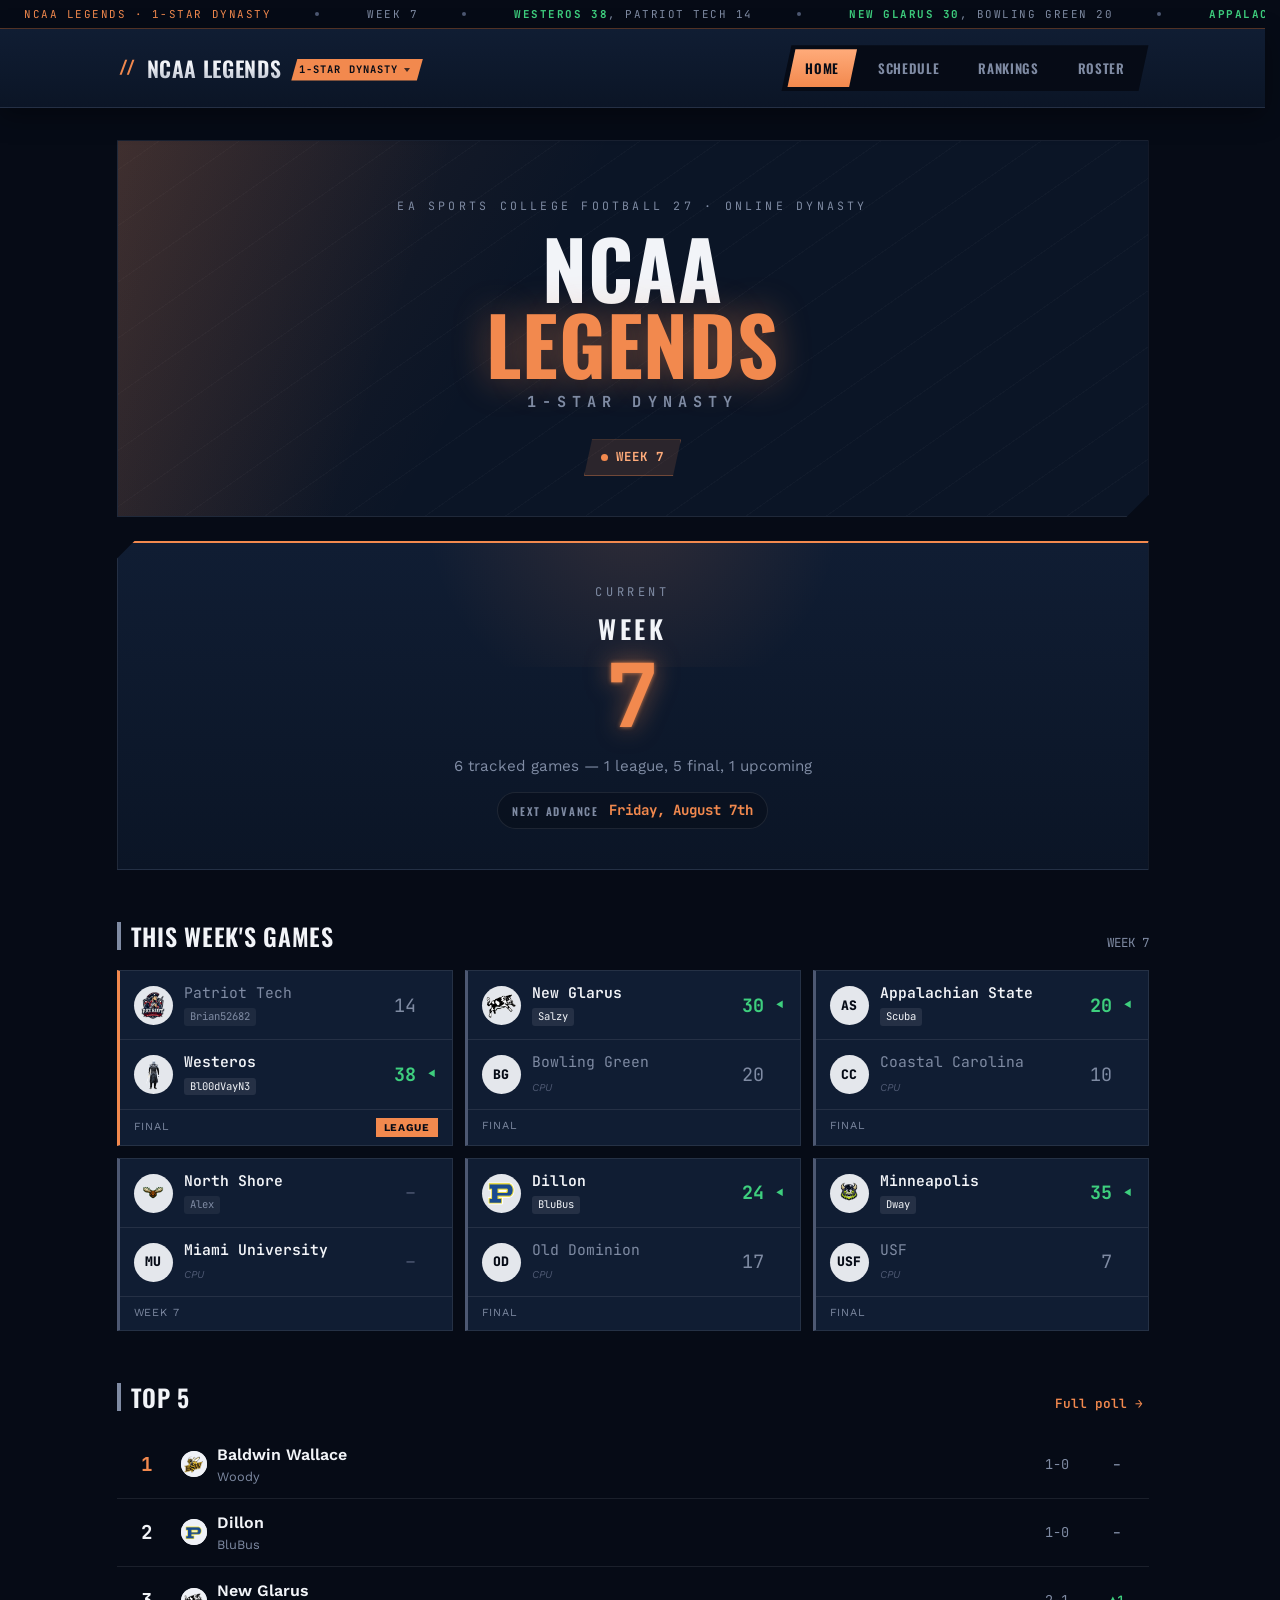
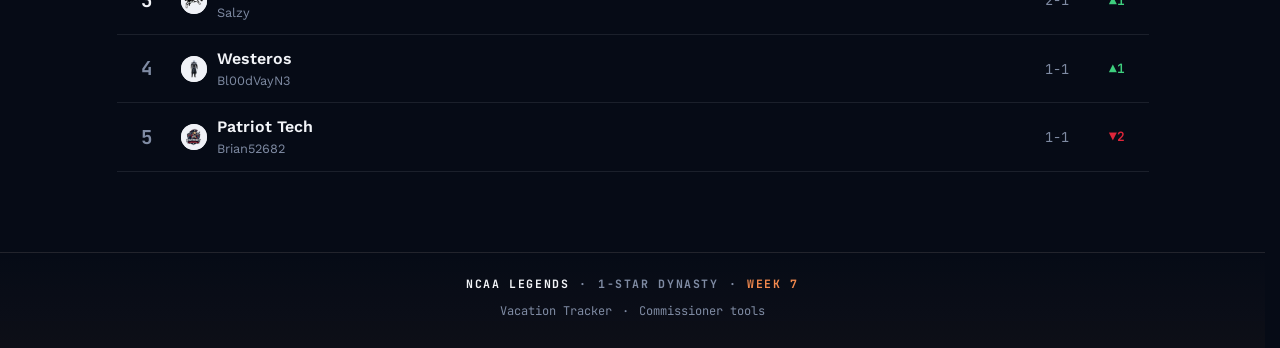
==== commit d486975e: "CFP framework" ====
--- a/1star/index.html
+++ b/1star/index.html
@@ -165,8 +165,19 @@
        Hidden entirely by script.js until this league has transcribed
        at least one week — see setupTabs(). -->
   <section id="top25" class="tab-panel" role="tabpanel" tabindex="-1">
-    <div class="section-head">
-      <h2 class="section-title">Top 25</h2>
+
+    <!-- CFP BRACKET
+         Empty and hidden until the season reaches the CFP era
+         (week 10) and a bracket has been transcribed into
+         cfp-data.js. renderCfpBracket() fills it and unhides it;
+         before then this is a zero-height comment's worth of page. -->
+    <div class="cfp-bracket-wrap" id="cfp-bracket" hidden></div>
+
+    <div class="section-head">
+      <!-- id, not just a class: the bracket above renders its own
+           .section-head, so "#top25 .section-title" would resolve to
+           whichever of the two happens to be first in the DOM. -->
+      <h2 class="section-title" id="top25-title">Top 25</h2>
       <span class="section-tag" id="top25-week-label"></span>
     </div>
     <ol class="top25-list" id="top25-list"></ol>
@@ -204,7 +215,10 @@
 <script src="league-data.js" defer></script>
 <script src="schedule-data.js" defer></script>
 <script src="top25-data.js" defer></script>
+<script src="cfp-data.js" defer></script>
+<script src="postseason-data.js" defer></script>
 <script src="../people.js" defer></script>
+<script src="../team-colors.js" defer></script>
 <script src="../week-core.js" defer></script>
 <script src="../script.js" defer></script>
 </body>
--- a/style.css
+++ b/style.css
@@ -43,6 +43,36 @@
   --font-mono: 'JetBrains Mono', monospace;
 
   --cut: 14px; /* diagonal clip amount used across panels */
+
+  /* ----------------------------------------------------------
+     MOTION — two curves, and only two.
+
+     --ease-in decelerates into place: fast off the mark, soft
+     landing. That is what "something arrived and stopped" looks
+     like, so it drives every arrival (hover on, active, open).
+
+     --ease-out is the mirror — slow start, accelerating out of
+     frame. That is "this is over, don't wait for it", so it
+     drives every departure (hover off, close, deselect).
+
+     A departure is always SHORTER than an arrival. An exit that
+     takes as long as its entrance means whatever replaces it
+     either waits, which reads as lag, or crossfades through it,
+     which reads as a smear.
+
+     The idiom throughout this file: the base rule carries the
+     leaving transition, and the :hover / .active / [open] rule
+     overrides it with the arriving one.
+     ---------------------------------------------------------- */
+  --ease-in: cubic-bezier(0.23, 1, 0.32, 1);
+  --ease-out: cubic-bezier(0.4, 0, 1, 1);
+  --dur-in: 0.22s;
+  --dur-out: 0.13s;
+
+  /* Shorthand for the common case: a tint or a small transform
+     that only needs the curve and duration swapped on arrival. */
+  --leave: var(--dur-out) var(--ease-out);
+  --arrive: var(--dur-in) var(--ease-in);
 }
 
 /* ============================================================
@@ -85,6 +115,26 @@
 
 * { box-sizing: border-box; }
 
+/* Tab panels differ in height, so switching tabs can take the page from
+   "needs a vertical scrollbar" to "doesn't" and back. On platforms with
+   classic (space-consuming) scrollbars — Windows, most Linux — that
+   changes the viewport width by ~15px and every centered element jumps
+   sideways by half that. macOS uses overlay scrollbars, which is why the
+   shift never showed up there.
+
+   Reserving the gutter permanently keeps the viewport width constant.
+   overflow-y: scroll is the fallback for browsers without
+   scrollbar-gutter (Safari < 16); it forces the track to always render,
+   achieving the same thing more bluntly. */
+html {
+  scrollbar-gutter: stable;
+  overflow-y: scroll;
+}
+
+@supports (scrollbar-gutter: stable) {
+  html { overflow-y: auto; }
+}
+
 body {
   margin: 0;
   background:
@@ -224,10 +274,13 @@
   padding: 2px 4px;
   margin: -2px -4px;
   border-radius: 3px;
-  transition: background 0.15s;
-}
-
-.league-home:hover { background: var(--gold-dim); }
+  transition: background var(--leave);
+}
+
+.league-home:hover {
+  background: var(--gold-dim);
+  transition: background var(--arrive);
+}
 
 .league-home:focus-visible {
   outline: 2px solid var(--gold);
@@ -293,10 +346,13 @@
   border-right: 3.5px solid transparent;
   border-top: 4px solid currentColor;
   opacity: 0.75;
-  transition: transform 0.15s;
-}
-
-.league-switch[open] > summary::after { transform: rotate(180deg); }
+  transition: transform var(--leave);
+}
+
+.league-switch[open] > summary::after {
+  transform: rotate(180deg);
+  transition: transform var(--arrive);
+}
 
 .league-switch > summary:focus-visible {
   outline: 2px solid var(--chalk);
@@ -335,7 +391,7 @@
   letter-spacing: 0.03em;
   text-transform: uppercase;
   border-left: 2px solid transparent;
-  transition: background 0.12s, border-color 0.12s;
+  transition: background var(--leave), border-color var(--leave);
 }
 
 .league-menu-item:hover,
@@ -343,6 +399,7 @@
   background: var(--navy);
   border-left-color: var(--team);
   outline: none;
+  transition: background var(--arrive), border-color var(--arrive);
 }
 
 /* The dot carries each league's own accent, not the current page's,
@@ -400,7 +457,12 @@
   text-transform: uppercase;
   color: var(--steel);
   clip-path: polygon(8px 0, 100% 0, calc(100% - 8px) 100%, 0 100%);
-  transition: color 0.15s, background 0.15s;
+  transition: color var(--leave), background var(--leave);
+}
+
+.tab-btn:hover,
+.tab-btn.active {
+  transition: color var(--arrive), background var(--arrive);
 }
 
 .tab-btn:hover { color: var(--chalk); }
@@ -702,10 +764,13 @@
   background: var(--navy-panel);
   border: 1px solid var(--line);
   border-left: 3px solid var(--steel-dim);
-  transition: border-left-color 0.15s, transform 0.15s;
-}
-
-.game-card:hover { transform: translateY(-1px); }
+  transition: border-left-color var(--leave), transform var(--leave);
+}
+
+.game-card:hover {
+  transform: translateY(-1px);
+  transition: border-left-color var(--arrive), transform var(--arrive);
+}
 
 /* Coach vs. coach — the games that actually matter to the league. */
 .game-card.is-league { border-left-color: var(--gold); }
@@ -852,19 +917,32 @@
 
 /* 4 columns, and each row supplies exactly 4 items: the ::before
    counter plus .p-main, .p-record, .p-trend. Add an element in
-   rankingRowHtml() and you must add a column here, or rows wrap. */
+   rankingRowHtml() and you must add a column here, or rows wrap.
+   (.p-open is the exception — absolutely positioned, so it is not a
+   grid item and takes no track.)
+
+   The record column is a FIXED 36px, not auto. Every <li> is its own
+   grid, so an auto column is sized by that row's own content: "8-2"
+   gives a narrow column and "10-2" a wider one, which puts the
+   record/trend boundary in a different place on every row and makes
+   the trend arrows fail to line up down the list. 36px is the widest
+   state the box can ever hold (four mono digits at 0.85rem), so the
+   column is reserved once and the arrows form a straight edge. */
 .poll-list li {
   counter-increment: rank;
   display: grid;
-  grid-template-columns: 44px 1fr auto 48px;
+  grid-template-columns: 44px 1fr 36px 48px;
   align-items: center;
   gap: 12px;
   padding: 12px 8px;
   border-bottom: 1px solid var(--line);
-  transition: background 0.15s;
-}
-
-.poll-list li:hover { background: rgba(242, 244, 248, 0.03); }
+  transition: background var(--leave);
+}
+
+.poll-list li:hover {
+  background: rgba(242, 244, 248, 0.03);
+  transition: background var(--arrive);
+}
 
 .poll-list li::before {
   content: counter(rank);
@@ -889,6 +967,45 @@
 .poll-list .p-text { min-width: 0; }
 .poll-list .p-team { font-weight: 600; display: block; }
 .poll-list .p-coach { font-size: 0.8rem; color: var(--steel); display: block; }
+
+/* THE WHOLE ROW IS A CLICK TARGET, without the row being a button —
+   the same treatment as .r-open on the roster cards, for the same
+   reason: a <button> wrapping the row's contents would bury the logo,
+   record and trend arrow inside one control.
+
+   `inset: 0` on a positioned ancestor, and the <li> is only relative
+   when it actually has an opener. Absolutely positioned children are
+   not grid items, so this claims none of the four columns. */
+.poll-list li.is-clickable { position: relative; cursor: pointer; }
+
+.p-open {
+  position: absolute;
+  inset: 0;
+  z-index: 1;
+  appearance: none;
+  border: 0;
+  padding: 0;
+  background: none;
+  cursor: pointer;
+  /* No visible box of its own — the row is the affordance. */
+  font: inherit;
+  color: inherit;
+}
+
+/* The hover tint already lives on .poll-list li:hover, so the row
+   responds on its own. This just brings the coach name up to full
+   contrast with it, so the row reads as one live target rather than
+   a tinted band with dim text. */
+.poll-list li.is-clickable:hover .p-coach { color: var(--chalk); }
+
+/* Focus ring on the ROW, not the invisible button — a ring around a
+   zero-content button would be drawn in the wrong place. */
+.p-open:focus { outline: none; }
+.p-open:focus-visible { outline: none; }
+.poll-list li:has(.p-open:focus-visible) {
+  outline: 2px solid var(--gold);
+  outline-offset: -2px;
+}
 .poll-list .p-record {
   font-family: var(--font-mono);
   color: var(--steel);
@@ -918,10 +1035,10 @@
   border-bottom: none;
 }
 
-/* Full Power Rankings tab only: an L10 record + a right-aligned Score
+/* Full Power Rankings tab only: an L5 record + a right-aligned Score
    column, plus a column header. The Home preview keeps the compact
    4-column layout (no score). */
-#full-rankings li { grid-template-columns: 44px 1fr auto 48px 56px; }
+#full-rankings li { grid-template-columns: 44px 1fr 36px 48px 56px; }
 #full-rankings .p-score {
   font-family: var(--font-mono);
   font-weight: 600;
@@ -988,7 +1105,11 @@
 
 .t25-row {
   display: grid;
-  grid-template-columns: 30px 34px 1fr auto 40px;
+  /* Record is a fixed 42px rather than auto for the same reason the
+     Power Rankings row reserves its record column: an auto column is
+     sized per-row, so "10-2" and "9-3" push the trend arrows to two
+     different x-positions and the right edge of the poll frays. */
+  grid-template-columns: 30px 34px 1fr 42px 40px;
   align-items: center;
   gap: 10px;
   padding: 8px;
@@ -1181,7 +1302,7 @@
   border: 1px solid var(--line);
   padding: 18px;
   clip-path: polygon(0 0, 100% 0, 100% 100%, 12px 100%, 0 calc(100% - 12px));
-  transition: background 0.15s, transform 0.15s;
+  transition: background var(--leave), transform var(--leave);
 }
 
 /* Team color as a ring around the logo. Far more legible than a 3px
@@ -1257,9 +1378,12 @@
   background: var(--twitch);
   padding: 6px 12px;
   text-decoration: none;
-  transition: background 0.15s;
-}
-.twitch-link:hover { background: var(--twitch-bright); }
+  transition: background var(--leave);
+}
+.twitch-link:hover {
+  background: var(--twitch-bright);
+  transition: background var(--arrive);
+}
 
 .no-stream {
   font-family: var(--font-mono);
@@ -1388,9 +1512,12 @@
   background: #e02b3c;
   padding: 6px 11px;
   text-decoration: none;
-  transition: background 0.15s;
-}
-.live-card-btn:hover { background: #f2404f; }
+  transition: background var(--leave);
+}
+.live-card-btn:hover {
+  background: #f2404f;
+  transition: background var(--arrive);
+}
 
 /* A live card earns a red edge — the badge alone is easy to miss in
    a grid of 24.
@@ -1505,9 +1632,12 @@
   line-height: 1;
   padding: 0 2px;
   cursor: pointer;
-  transition: color 0.15s;
-}
-.cm-close:hover { color: var(--chalk); }
+  transition: color var(--leave);
+}
+.cm-close:hover {
+  color: var(--chalk);
+  transition: color var(--arrive);
+}
 
 /* --- achievements ---
    Rendered only when a coach has at least one. An empty trophy row
@@ -1606,6 +1736,52 @@
    signal, never the only one. */
 .cm-res.win  { color: var(--win); }
 .cm-res.loss { color: var(--crimson); }
+/* --- last-5 rows (the card as opened from the poll) --- */
+
+/* The opponent's AP rank in the week the game was played — the
+   strength-of-schedule input, shown so a good win reads as a good
+   win. Absent entirely for unranked opponents rather than shown as
+   "#26": 26 is the engine's sentinel for "no poll entry", not a
+   rank anyone held. */
+.cm-opprank {
+  font-family: var(--font-mono);
+  font-size: 0.66rem;
+  color: var(--gold);
+}
+
+/* Each game's exact share of the power score. Fixed width and
+   tabular figures so the column reads as a column — this is a set of
+   numbers meant to be added up by eye against the total below it. */
+.cm-pts {
+  font-family: var(--font-mono);
+  font-size: 0.78rem;
+  font-variant-numeric: tabular-nums;
+  flex: none;
+  min-width: 48px;
+  text-align: right;
+  color: var(--steel);
+}
+.cm-pts.win { color: var(--win); }
+.cm-pts.loss { color: var(--crimson); }
+
+/* The sum. Heavier line above it and no logo, so it reads as the
+   total of the column rather than one more game. */
+.cm-total {
+  border-top: 1px solid var(--steel);
+  color: var(--chalk);
+}
+.cm-total .cm-row-team {
+  font-family: var(--font-mono);
+  font-size: 0.63rem;
+  letter-spacing: 0.09em;
+  text-transform: uppercase;
+  color: var(--steel);
+}
+.cm-total .cm-pts {
+  color: var(--gold);
+  font-size: 0.9rem;
+}
+
 .cm-sim {
   border: 1px solid var(--line);
   padding: 1px 4px;
@@ -1681,7 +1857,12 @@
   text-transform: uppercase;
   color: var(--steel);
   clip-path: polygon(8px 0, 100% 0, calc(100% - 8px) 100%, 0 100%);
-  transition: color 0.15s, background 0.15s;
+  transition: color var(--leave), background var(--leave);
+}
+
+.sched-toggle-btn:hover,
+.sched-toggle-btn.active {
+  transition: color var(--arrive), background var(--arrive);
 }
 
 .sched-toggle-btn:hover { color: var(--chalk); }
@@ -1745,10 +1926,13 @@
   border-left: 3px solid var(--steel-dim);
   padding: 14px 16px;
   margin-bottom: 10px;
-  transition: background 0.15s;
-}
-
-.week-game-row:hover { background: #13233d; }
+  transition: background var(--leave);
+}
+
+.week-game-row:hover {
+  background: #13233d;
+  transition: background var(--arrive);
+}
 
 .week-game-row.is-league {
   border-left-color: var(--gold);
@@ -2075,9 +2259,13 @@
 .footer-links a {
   color: var(--steel);
   text-decoration: none;
-  transition: color 0.15s;
-}
-.footer-links a:hover { color: var(--gold); text-decoration: underline; }
+  transition: color var(--leave);
+}
+.footer-links a:hover {
+  color: var(--gold);
+  text-decoration: underline;
+  transition: color var(--arrive);
+}
 
 /* ============================================================
    RESPONSIVE
@@ -2096,7 +2284,7 @@
   /* The full rankings tab keeps its Score column on mobile (record
      drops, like the rows above). */
   #full-rankings li { grid-template-columns: 28px 1fr 38px 50px; }
-  #full-rankings .poll-head .ph-l10 { display: none; }
+  #full-rankings .poll-head .ph-l5 { display: none; }
 
   .tabs { width: 100%; }
   .tab-btn { flex: 1; padding: 9px 4px; text-align: center; }
@@ -2113,7 +2301,27 @@
 /* Reduced motion */
 @media (prefers-reduced-motion: reduce) {
   * { transition: none !important; scroll-behavior: auto !important; }
-  .ticker-track { animation: none; }
+
+  /* The ticker is the one place where "turn the animation off" used
+     to delete information rather than just skip the trip. The track
+     is a nowrap inline-flex inside an overflow:hidden band, so
+     stopping the scroll froze it at translateX(0) and everything
+     past the first screen-width became permanently unreachable.
+
+     So it stops looping and becomes a real scroll container instead.
+     renderTicker() cooperates by rendering a single copy of the
+     segments in this mode rather than the two identical halves the
+     -50% loop needs, so the content doesn't read as duplicated. */
+  .ticker {
+    overflow-x: auto;
+    scrollbar-width: thin;
+    scrollbar-color: var(--steel-dim) transparent;
+    -webkit-overflow-scrolling: touch;
+  }
+  .ticker-track {
+    animation: none;
+    will-change: auto;
+  }
   .status-dot { animation: none; }
   .live-dot { animation: none; }
   .live-now-dot { animation: none; }
@@ -2121,10 +2329,30 @@
   .coach-modal::backdrop { backdrop-filter: none; }
 }
 
-/* Focus visibility */
+/* Focus visibility.
+
+   The default ring is the league accent on a dark surface. The two
+   selected-tab states are the exception: they fill with that same
+   accent as a gradient, so an accent ring on top of them is gold on
+   gold and effectively invisible. Those flip to chalk, which is the
+   "element is the ring" case — the ring reads against the fill, not
+   against the page. */
 button:focus-visible, a:focus-visible {
   outline: 2px solid var(--gold);
   outline-offset: 2px;
+}
+
+.tab-btn.active:focus-visible,
+.sched-toggle-btn.active:focus-visible {
+  outline-color: var(--chalk);
+  outline-offset: 1px;
+}
+
+/* The ticker only takes focus under reduced motion, where it becomes
+   a scroll container (see the reduced-motion block above). */
+.ticker:focus-visible {
+  outline: 2px solid var(--gold);
+  outline-offset: -2px;
 }
 
 /* ============================================================
@@ -2158,12 +2386,13 @@
   color: inherit;
   padding: 0;
   clip-path: polygon(var(--cut) 0, 100% 0, 100% calc(100% - var(--cut)), calc(100% - var(--cut)) 100%, 0 100%, 0 var(--cut));
-  transition: background 0.15s, transform 0.15s;
+  transition: background var(--leave), transform var(--leave);
 }
 
 .picker-card:hover {
   background: #16263f;
   transform: translateX(3px);
+  transition: background var(--arrive), transform var(--arrive);
 }
 
 .picker-card:focus-visible {
@@ -2230,3 +2459,333 @@
 @media (min-width: 720px) {
   .picker-grid { grid-template-columns: 1fr; }
 }
+
+/* ============================================================
+   CFP BRACKET
+   ------------------------------------------------------------
+   A real tree. Every box sits on one shared row grid, exactly
+   halfway between the two boxes that feed it, and the connector
+   lines are drawn from that geometry rather than measured after
+   the fact.
+
+   THE GRID IS MEASURED IN HALF-SLOTS (--row). A box spans two rows,
+   so "centred between two boxes" is a whole number of rows instead
+   of a fraction, and every position in script.js is an integer. One
+   consequence worth knowing: the vertical pitch between two adjacent
+   grid positions is --row + --vgap, which is what --drop counts in.
+
+   THE LINES ARE PSEUDO-ELEMENTS, not SVG and not JS. A box that
+   receives draws the elbow in the gutter to its left (::before); a
+   box that feeds draws a stub to its right (::after). Because a box
+   is always exactly midway between its two feeders, ONE symmetric
+   bracket centred on it lands on both — the only variable is its
+   height, which is 2 x --drop.
+
+   Nothing is measured after layout, so a long team name, a wrapped
+   line or a late-loading font cannot knock the lines out of true.
+   ============================================================ */
+/* The measurements the whole tree is built from. Declared on the
+   grid as well as the wrapper so the bracket survives being lifted
+   out of its wrapper — into a preview page, a screenshot harness,
+   anywhere. A tree whose connector lines silently vanish because an
+   ancestor went missing is a bad way to find that out. */
+.cfp-bracket-wrap,
+.cfp-bracket-grid {
+  /* One HALF-slot. A box spans two of these, so a box is 2 x --row
+     tall in grid terms and --row is the distance between a box and
+     the one half a step below it. */
+  --row: 38px;
+  /* What a box actually draws at. Deliberately shorter than its
+     2-row slot: the difference IS the air between boxes, and
+     decoupling the two means spacing can be tuned without moving a
+     single line or breaking the centring. */
+  --node-h: 50px;
+  --gut: 34px;
+  --pitch: var(--row);
+  /* The box's left accent bar. The connector needs it because
+     absolute offsets resolve against the PADDING box, not the border
+     box — the 4px seam between the elbow and its feeder was exactly
+     this being unaccounted for. */
+  --nb: 3px;
+}
+.cfp-bracket-wrap { margin: 0 0 34px; }
+.cfp-bracket-wrap[hidden] { display: none; }
+
+.cfp-head { margin-bottom: 6px; }
+.cfp-head .section-tag.is-projected {
+  color: var(--gold);
+  border-color: var(--line-gold);
+}
+
+.cfp-note {
+  margin: 0 0 16px;
+  color: var(--steel);
+  font-size: 0.82rem;
+  line-height: 1.5;
+}
+.cfp-note .cfp-auto { font-size: 0.78rem; }
+
+/* Horizontal scroll is the fallback, not the intent — on a wide
+   screen the whole bracket fits and this does nothing. A tree can't
+   reflow to one column the way a list can, so on a phone it scrolls. */
+.cfp-bracket-scroll {
+  overflow-x: auto;
+  overflow-y: hidden;
+  -webkit-overflow-scrolling: touch;
+  padding: 2px 2px 10px;
+  scrollbar-width: thin;
+}
+
+.cfp-bracket-grid {
+  display: grid;
+  grid-template-columns: repeat(4, 202px);
+  /* Row 1 is the round headings; every row after it is one half-slot.
+     grid-auto-rows rather than repeat(N, ...) because repeat()'s count
+     has to be a literal — it cannot read a custom property — so the
+     row count stays a fact about the 12-team bracket in script.js and
+     never has to be restated here. */
+  grid-template-rows: auto;
+  grid-auto-rows: var(--row);
+  column-gap: var(--gut);
+  row-gap: 0;
+  width: max-content;
+}
+.cfp-bracket-grid.has-champ { grid-template-columns: repeat(4, 202px) 182px; }
+
+.cfp-col-head {
+  grid-row: 1;
+  font-family: var(--font-display);
+  font-size: 0.72rem;
+  font-weight: 600;
+  letter-spacing: 0.14em;
+  text-transform: uppercase;
+  color: var(--gold);
+  padding-bottom: 6px;
+  margin-bottom: 6px;
+  border-bottom: 1px solid var(--line-gold);
+}
+
+/* ------------------------------------------------------------
+   A BOX
+   ------------------------------------------------------------ */
+.cfp-node {
+  position: relative;
+  /* Centred in its two-row slot, so the gap above and below is equal
+     and every box's centre still lands exactly on its grid position —
+     which is what the connector lines are drawn against. */
+  align-self: center;
+  min-height: var(--node-h);
+  display: grid;
+  grid-template-columns: 20px 34px minmax(0, 1fr) auto auto;
+  align-items: center;
+  gap: 6px;
+  padding: 6px 8px;
+  background: var(--navy-panel);
+  border: 1px solid var(--line);
+  border-left: 3px solid transparent;
+  border-radius: 3px;
+}
+
+/* PAINTED IN THE SCHOOL'S COLOUR, like the game's own bracket.
+   --fill and --ink are set inline per box; --ink is computed from
+   --fill's contrast rather than stored, so a pale primary (Colorado
+   gold, Carolina blue) gets dark text without anyone maintaining a
+   second column. The border darkens the fill's own edge instead of
+   using --line, which would read as a grey halo on a saturated box. */
+.cfp-node.has-fill {
+  background: var(--fill);
+  border-color: rgba(0, 0, 0, 0.4);
+  color: var(--ink);
+}
+.cfp-node.has-fill .cfp-team,
+.cfp-node.has-fill .cfp-seed { color: var(--ink); }
+.cfp-node.has-fill .cfp-record,
+.cfp-node.has-fill .cfp-coach { color: var(--ink); opacity: 0.7; }
+
+/* Two colours on one box, on purpose: the fill says which school,
+   the left bar says one of ours. The bar keeps the roster accent —
+   brightened for exactly this job — so it stays visible against a
+   fill it has no relationship to. */
+.cfp-node.is-coach { border-left-color: var(--team); }
+.cfp-node.is-coach .cfp-team { font-weight: 700; }
+
+.cfp-seed {
+  font-family: var(--font-mono);
+  font-size: 0.78rem;
+  font-weight: 700;
+  color: var(--steel);
+  text-align: center;
+}
+
+/* A pale chip under the logo. ESPN marks are drawn to sit on white,
+   and a good half of them disappear against their own school's
+   primary — a dark navy logo on a dark navy box. The chip is what
+   the in-game bracket does too.
+
+   Same 34px and same 11% inset as the Top 25 row's chip, deliberately:
+   a mark that reads clearly in the poll should read clearly in the
+   bracket, and two different sizes for the same asset is two things
+   to keep in step. Inset on the IMAGE rather than padding on the
+   chip, so the circle stays a full 34px and only the artwork sits in
+   from the edge. */
+.cfp-logo {
+  position: relative;
+  width: 34px;
+  height: 34px;
+  display: grid;
+  place-items: center;
+  border-radius: 50%;
+  background: rgba(242, 244, 248, 0.94);
+  overflow: hidden;
+}
+.cfp-logo img {
+  position: absolute;
+  inset: 0;
+  width: 100%;
+  height: 100%;
+  object-fit: contain;
+  padding: 11%;
+  box-sizing: border-box;
+}
+.cfp-mono {
+  font-family: var(--font-display);
+  font-size: 0.7rem;
+  font-weight: 700;
+  /* Dark, because the monogram sits on the pale chip, not on the
+     box — it's the stand-in for a logo, not a piece of the fill. */
+  color: var(--navy-deep);
+}
+.cfp-logo:has(img) .cfp-mono { visibility: hidden; }
+
+.cfp-who { min-width: 0; }
+.cfp-team {
+  display: block;
+  font-family: var(--font-display);
+  font-size: 0.84rem;
+  font-weight: 600;
+  letter-spacing: 0.02em;
+  color: var(--steel);
+  white-space: nowrap;
+  overflow: hidden;
+  text-overflow: ellipsis;
+}
+.cfp-coach {
+  display: block;
+  font-family: var(--font-mono);
+  font-size: 0.6rem;
+  color: var(--gold);
+  white-space: nowrap;
+  overflow: hidden;
+  text-overflow: ellipsis;
+}
+.cfp-record {
+  font-family: var(--font-mono);
+  font-size: 0.66rem;
+  color: var(--steel-dim);
+}
+/* Only on a team's first box — see cfpNodeHtml(). */
+.cfp-auto { color: var(--gold); font-size: 0.66rem; }
+
+/* An empty box is a real part of the bracket, not a missing one — it
+   says "whoever wins the game to my left". Dashed fill, same size as
+   a filled box, so the tree doesn't reflow as results land. */
+.cfp-node.is-tbd {
+  grid-template-columns: minmax(0, 1fr);
+  background: repeating-linear-gradient(
+    45deg,
+    transparent 0 6px,
+    rgba(242, 244, 248, 0.03) 6px 12px
+  );
+  border-style: dashed;
+  border-left-style: solid;
+}
+.cfp-tbd {
+  font-family: var(--font-mono);
+  font-size: 0.62rem;
+  letter-spacing: 0.04em;
+  color: var(--steel-dim);
+  white-space: nowrap;
+  overflow: hidden;
+  text-overflow: ellipsis;
+}
+
+/* ------------------------------------------------------------
+   THE LINES
+   ------------------------------------------------------------
+   ONE ELEMENT PER JOIN. A box that receives draws the whole elbow:
+   a rectangle spanning the full gutter to its left, centred on
+   itself, 2 x --drop tall so its top and bottom edges land exactly
+   on the centre lines of the two boxes feeding it. Three of its four
+   borders are drawn — the two horizontal runs and the vertical that
+   joins them — and that is the entire connector.
+
+   It used to be two elements meeting in the middle of the gutter,
+   which is where the visible seam came from: `right: 100%` resolves
+   against the PADDING box, so each half started 1-3px off from where
+   its arithmetic said, and the halves missed each other by 4px. One
+   element can't have a seam, so this is the fix rather than nudging
+   the two numbers until they touch.
+
+   --nb shifts the elbow left by the box's accent bar, putting the
+   vertical exactly on the box's outer edge instead of on top of the
+   bar. Nothing is measured after layout, so a long team name or a
+   late-loading font can't knock it out of true.
+   ------------------------------------------------------------ */
+.cfp-node.has-in::before {
+  content: "";
+  position: absolute;
+  pointer-events: none;
+  right: calc(100% + var(--nb));
+  top: 50%;
+  width: var(--gut);
+  height: calc(2 * var(--drop) * var(--pitch));
+  transform: translateY(-50%);
+  border: 0 solid var(--steel-dim);
+  border-top-width: 1px;
+  border-bottom-width: 1px;
+  border-right-width: 1px;
+}
+
+/* ------------------------------------------------------------
+   GAME NAMES
+   ------------------------------------------------------------
+   A grid item, not a child of a box, so it can sit exactly between
+   the two boxes playing the game rather than beside one of them. It
+   lands in the empty middle of the elbow — clear of both horizontal
+   runs — so no background knockout is needed and the lines stay
+   unbroken behind nothing.
+   ------------------------------------------------------------ */
+.cfp-bowl {
+  align-self: center;
+  justify-self: center;
+  max-width: 100%;
+  font-family: var(--font-mono);
+  font-size: 0.6rem;
+  font-weight: 700;
+  letter-spacing: 0.1em;
+  text-transform: uppercase;
+  color: var(--gold);
+  white-space: nowrap;
+  overflow: hidden;
+  text-overflow: ellipsis;
+}
+
+/* ------------------------------------------------------------
+   CHAMPION
+   ------------------------------------------------------------ */
+.cfp-node.is-champ {
+  border-color: var(--line-gold);
+  border-left-color: var(--gold);
+  background: var(--gold-dim);
+}
+.cfp-node.is-champ .cfp-team { color: var(--chalk); }
+.cfp-node.is-champ::before { border-color: var(--line-gold); }
+
+.cfp-site {
+  margin-top: 4px;
+  font-family: var(--font-mono);
+  font-size: 0.64rem;
+  letter-spacing: 0.08em;
+  text-transform: uppercase;
+  color: var(--steel-dim);
+}
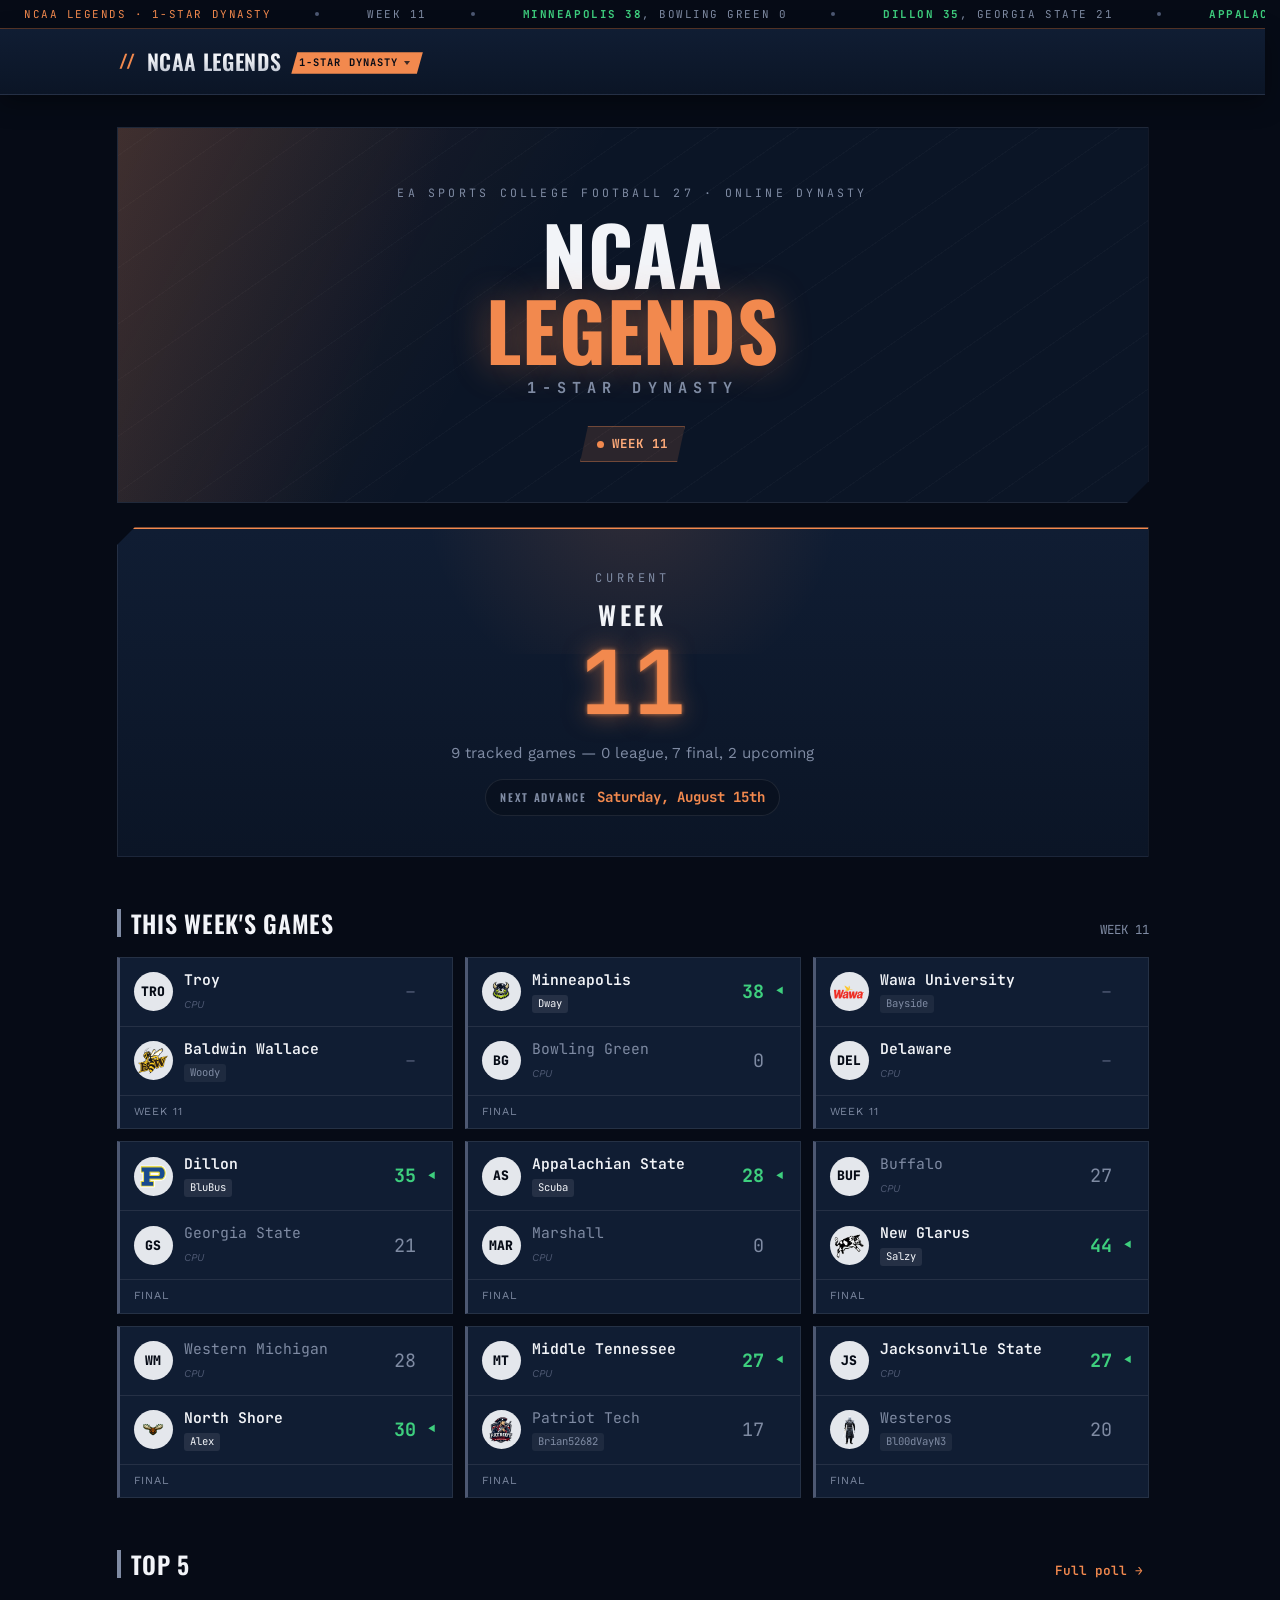
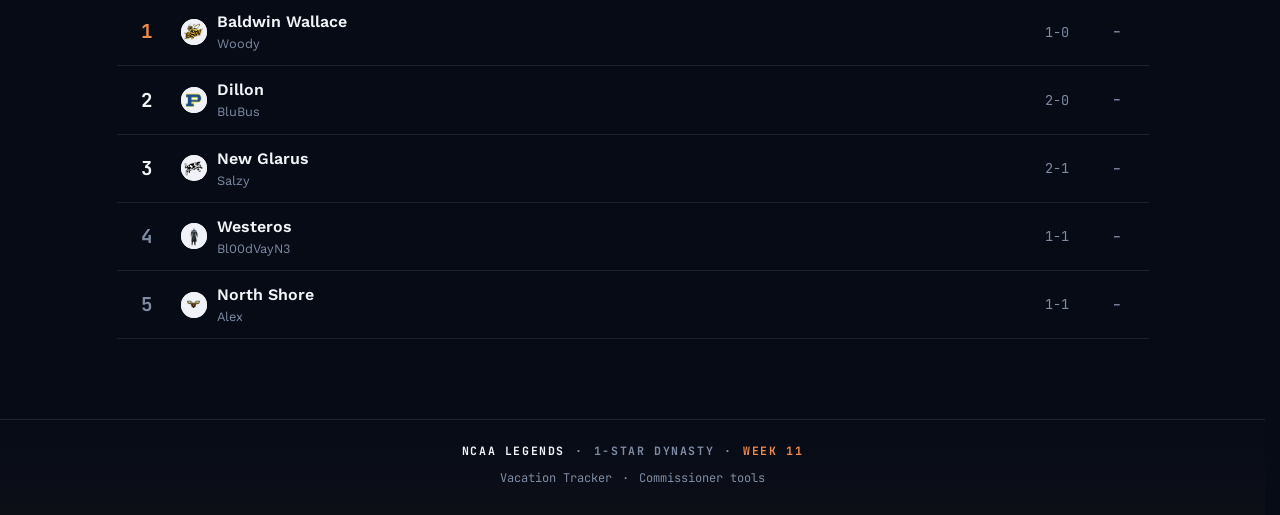
==== commit d804f628: "hamburger for mobile and link fix in pickem" ====
--- a/1star/index.html
+++ b/1star/index.html
@@ -66,13 +66,20 @@
         <div class="league-menu" id="league-menu"></div>
       </details>
     </div>
-    <nav class="tabs" id="tabs" role="tablist" aria-label="Sections">
-      <button class="tab-btn active" data-tab="home" role="tab" aria-selected="true" aria-controls="home">Home</button>
-      <button class="tab-btn" data-tab="schedule" role="tab" aria-selected="false" aria-controls="schedule">Schedule</button>
-      <button class="tab-btn" data-tab="rankings" role="tab" aria-selected="false" aria-controls="rankings">Rankings</button>
-      <button class="tab-btn" data-tab="top25" role="tab" aria-selected="false" aria-controls="top25">Top 25</button>
-      <button class="tab-btn" data-tab="roster" role="tab" aria-selected="false" aria-controls="roster">Roster</button>
-    </nav>
+    <!-- On mobile this whole block collapses into a hamburger, using
+         the same <details> trick as the league switcher above. Desktop
+         is untouched by CSS that forces .tabs open regardless of the
+         [open] attribute. -->
+    <details class="tabs-menu" id="tabs-menu">
+      <summary class="tabs-toggle" aria-label="Menu"><span class="tabs-toggle-bars"></span></summary>
+      <nav class="tabs" id="tabs" role="tablist" aria-label="Sections">
+        <button class="tab-btn active" data-tab="home" role="tab" aria-selected="true" aria-controls="home">Home</button>
+        <button class="tab-btn" data-tab="schedule" role="tab" aria-selected="false" aria-controls="schedule">Schedule</button>
+        <button class="tab-btn" data-tab="rankings" role="tab" aria-selected="false" aria-controls="rankings">Rankings</button>
+        <button class="tab-btn" data-tab="top25" role="tab" aria-selected="false" aria-controls="top25">Top 25</button>
+        <button class="tab-btn" data-tab="roster" role="tab" aria-selected="false" aria-controls="roster">Roster</button>
+      </nav>
+    </details>
   </div>
 </header>
 
--- a/style.css
+++ b/style.css
@@ -440,14 +440,46 @@
    so the diagonal edges would lose their line and only the top and
    bottom would keep one. The dark fill against the header gradient
    carries the shape on its own. */
+/* WRAPS TO A SECOND ROW rather than squeezing or scrolling.
+
+   The strip holds a variable number of tabs whose labels change
+   length at runtime — "Top 25" becomes "CFP Top 25" in week 10 — so
+   anything that makes them share a fixed width has a cliff. Three
+   alternatives were tried and rejected:
+
+     flex: 1 on each tab divided the width equally. Fine at five
+     tabs; at six it stacked "CFP TOP 25" into three lines and
+     dragged the strip's height with it.
+
+     overflow-x: auto scrolled sideways. Fine by touch, but on a
+     narrow desktop window there's no scrollbar to see and no swipe
+     to try, so the last tab is simply gone — and the last tab is
+     Pick'em, which is in the strip precisely to be seen.
+
+     A "More" menu holding the middle tabs. Correct in principle and
+     it looked wrong in practice: a dropdown panel is a heavier
+     object than the thing it replaced, and the strip stopped
+     reading as a strip.
+
+   Wrapping is the dull option and the only one with no hidden
+   state: every tab is visible at every width, and adding a seventh
+   just makes the row taller. */
 .tabs {
   display: flex;
+  flex-wrap: wrap;
   gap: 3px;
   background: var(--navy-deep);
   padding: 4px 6px;
   clip-path: polygon(10px 0, 100% 0, calc(100% - 10px) 100%, 0 100%);
-}
-
+  max-width: 100%;
+}
+
+/* Most tabs are <button> — they switch a panel on this page. One is
+   an <a>, because Pick'em is a different page rather than a panel.
+   Both need to look identical, so this rule has to survive being put
+   on an anchor: text-decoration is reset here (nothing else does it
+   globally), and the .tab-btn class already outranks `a { color:
+   var(--gold) }` on specificity, so the colour needs no help. */
 .tab-btn {
   padding: 9px 18px;
   font-family: var(--font-display);
@@ -456,6 +488,12 @@
   letter-spacing: 0.05em;
   text-transform: uppercase;
   color: var(--steel);
+  text-decoration: none;
+  /* Never break a label. "CFP TOP 25" wrapping to three stacked
+     lines is what a shrunk flex item does by default, and it drags
+     the whole strip's height with it. */
+  white-space: nowrap;
+  flex: 0 0 auto;
   clip-path: polygon(8px 0, 100% 0, calc(100% - 8px) 100%, 0 100%);
   transition: color var(--leave), background var(--leave);
 }
@@ -470,6 +508,94 @@
 .tab-btn.active {
   background: linear-gradient(180deg, var(--gold-bright), var(--gold));
   color: var(--navy-deep);
+}
+
+/* ============================================================
+   MOBILE TAB MENU
+   ------------------------------------------------------------
+   Wraps the same <nav class="tabs"> in a <details> so it can fold
+   into a hamburger below 560px. Desktop is unaffected: the summary
+   stays hidden and an explicit `display: flex` on .tabs overrides
+   the browser's own "hide details content when closed" rule, which
+   would otherwise apply regardless of viewport width.
+   ============================================================ */
+.tabs-menu { position: relative; }
+
+.tabs-menu > .tabs { display: flex; }
+
+.tabs-toggle {
+  display: none;
+  list-style: none;
+  cursor: pointer;
+  user-select: none;
+  align-items: center;
+  justify-content: center;
+  width: 40px;
+  height: 34px;
+  background: var(--navy-deep);
+  clip-path: polygon(8px 0, 100% 0, calc(100% - 8px) 100%, 0 100%);
+}
+.tabs-toggle::-webkit-details-marker { display: none; }
+.tabs-toggle::marker { content: ""; }
+
+.tabs-toggle-bars,
+.tabs-toggle-bars::before,
+.tabs-toggle-bars::after {
+  width: 16px;
+  height: 2px;
+  background: var(--steel);
+  transition: background var(--leave);
+}
+.tabs-toggle-bars {
+  position: relative;
+}
+.tabs-toggle-bars::before,
+.tabs-toggle-bars::after {
+  content: "";
+  position: absolute;
+  left: 0;
+}
+.tabs-toggle-bars::before { top: -5px; }
+.tabs-toggle-bars::after { top: 5px; }
+
+.tabs-menu:hover .tabs-toggle-bars,
+.tabs-menu:hover .tabs-toggle-bars::before,
+.tabs-menu:hover .tabs-toggle-bars::after,
+.tabs-menu[open] .tabs-toggle-bars,
+.tabs-menu[open] .tabs-toggle-bars::before,
+.tabs-menu[open] .tabs-toggle-bars::after {
+  background: var(--chalk);
+  transition: background var(--arrive);
+}
+
+.tabs-toggle:focus-visible {
+  outline: 2px solid var(--gold);
+  outline-offset: 1px;
+}
+
+@media (max-width: 560px) {
+  .tabs-toggle { display: flex; }
+
+  .tabs-menu > .tabs {
+    display: none;
+    position: absolute;
+    top: calc(100% + 8px);
+    right: 0;
+    flex-direction: column;
+    flex-wrap: nowrap;
+    width: max-content;
+    max-width: calc(100vw - 32px);
+    z-index: 20;
+    box-shadow: 0 14px 34px rgba(0, 0, 0, 0.5);
+  }
+
+  .tabs-menu[open] > .tabs { display: flex; }
+
+  .tabs-menu > .tabs .tab-btn {
+    text-align: left;
+    clip-path: none;
+    padding: 10px 14px;
+  }
 }
 
 /* ============================================================
@@ -2273,7 +2399,15 @@
 @media (max-width: 560px) {
   main { padding: 24px 16px 64px; }
   .jumbo-number { font-size: 4rem; }
-  .header-inner { flex-direction: column; align-items: flex-start; gap: 12px; }
+  /* Row, not column: the hamburger replaces the wrapping tab strip
+     that used to force the header onto two lines. */
+  .header-inner { flex-wrap: nowrap; align-items: center; gap: 12px; }
+  .league-mark { flex: 1 1 auto; min-width: 0; }
+  .league-name {
+    overflow: hidden;
+    text-overflow: ellipsis;
+    white-space: nowrap;
+  }
   .hero { padding: 44px 18px 32px; }
 
   /* Hiding .p-record drops the row to 3 items, matching 3 columns. */
@@ -2285,9 +2419,6 @@
      drops, like the rows above). */
   #full-rankings li { grid-template-columns: 28px 1fr 38px 50px; }
   #full-rankings .poll-head .ph-l5 { display: none; }
-
-  .tabs { width: 100%; }
-  .tab-btn { flex: 1; padding: 9px 4px; text-align: center; }
 
   .game-grid { grid-template-columns: 1fr; }
   .week-game-row { gap: 8px; }
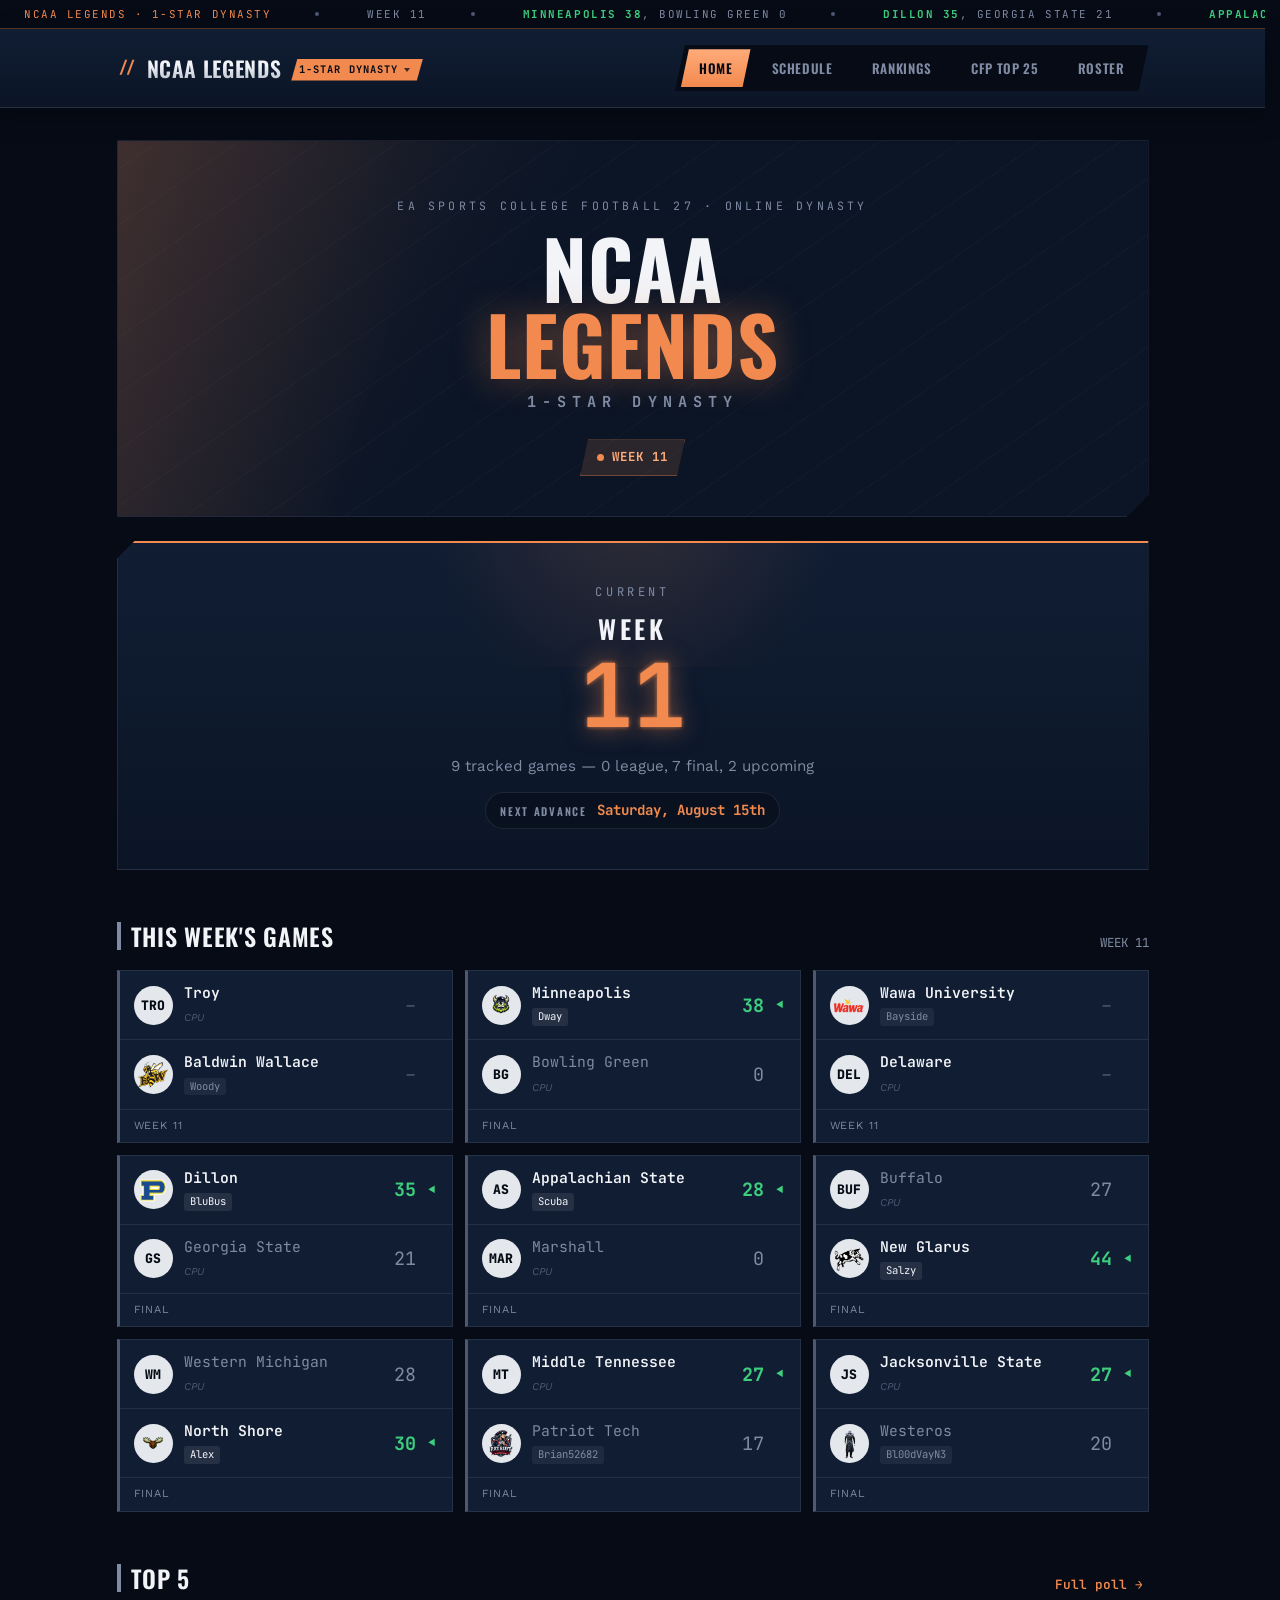
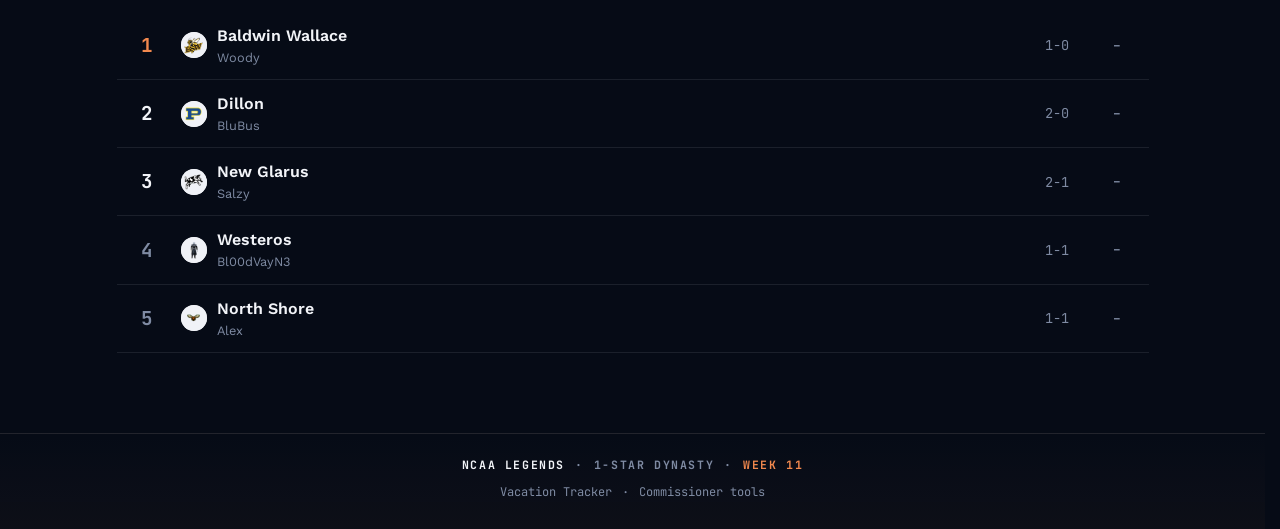
==== commit d19986f9: "bug fixes and sim logic updates" ====
--- a/1star/index.html
+++ b/1star/index.html
@@ -66,12 +66,13 @@
         <div class="league-menu" id="league-menu"></div>
       </details>
     </div>
-    <!-- On mobile this whole block collapses into a hamburger, using
-         the same <details> trick as the league switcher above. Desktop
-         is untouched by CSS that forces .tabs open regardless of the
-         [open] attribute. -->
-    <details class="tabs-menu" id="tabs-menu">
-      <summary class="tabs-toggle" aria-label="Menu"><span class="tabs-toggle-bars"></span></summary>
+    <!-- On mobile this whole block collapses into a hamburger. A plain
+         button + JS-toggled .open class, not <details> — see the note
+         in style.css on the MOBILE TAB MENU rules for why <details>
+         doesn't work here. Desktop needs nothing special: .tabs just
+         renders as a normal nav. -->
+    <div class="tabs-menu" id="tabs-menu">
+      <button type="button" class="tabs-toggle" id="tabs-toggle" aria-label="Menu" aria-haspopup="true" aria-expanded="false" aria-controls="tabs"><span class="tabs-toggle-bars"></span></button>
       <nav class="tabs" id="tabs" role="tablist" aria-label="Sections">
         <button class="tab-btn active" data-tab="home" role="tab" aria-selected="true" aria-controls="home">Home</button>
         <button class="tab-btn" data-tab="schedule" role="tab" aria-selected="false" aria-controls="schedule">Schedule</button>
@@ -79,7 +80,7 @@
         <button class="tab-btn" data-tab="top25" role="tab" aria-selected="false" aria-controls="top25">Top 25</button>
         <button class="tab-btn" data-tab="roster" role="tab" aria-selected="false" aria-controls="roster">Roster</button>
       </nav>
-    </details>
+    </div>
   </div>
 </header>
 
--- a/style.css
+++ b/style.css
@@ -513,19 +513,27 @@
 /* ============================================================
    MOBILE TAB MENU
    ------------------------------------------------------------
-   Wraps the same <nav class="tabs"> in a <details> so it can fold
-   into a hamburger below 560px. Desktop is unaffected: the summary
-   stays hidden and an explicit `display: flex` on .tabs overrides
-   the browser's own "hide details content when closed" rule, which
-   would otherwise apply regardless of viewport width.
+   Wraps the same <nav class="tabs"> with a hamburger <button> that
+   only appears below 560px. Deliberately NOT a <details>: recent
+   Chrome renders details content through an internal
+   ::details-content pseudo-element for its open/close animation,
+   and a plain child selector like `.tabs-menu > .tabs` can no
+   longer force that pseudo-element open regardless of specificity —
+   which is exactly what happened here first (tabs vanished on
+   desktop too). A real button with a JS-toggled .open class has no
+   such internal state to fight. script.js's setupTabsMenu() wires
+   the click, plus outside-click and Escape to close.
+
+   Desktop needs nothing special: .tabs is a plain nav with its own
+   `display: flex` from the base .tabs rule above, so it just renders
+   normally; only the mobile media query below ever hides it.
    ============================================================ */
 .tabs-menu { position: relative; }
 
-.tabs-menu > .tabs { display: flex; }
-
 .tabs-toggle {
   display: none;
-  list-style: none;
+  border: 0;
+  padding: 0;
   cursor: pointer;
   user-select: none;
   align-items: center;
@@ -535,8 +543,6 @@
   background: var(--navy-deep);
   clip-path: polygon(8px 0, 100% 0, calc(100% - 8px) 100%, 0 100%);
 }
-.tabs-toggle::-webkit-details-marker { display: none; }
-.tabs-toggle::marker { content: ""; }
 
 .tabs-toggle-bars,
 .tabs-toggle-bars::before,
@@ -561,9 +567,9 @@
 .tabs-menu:hover .tabs-toggle-bars,
 .tabs-menu:hover .tabs-toggle-bars::before,
 .tabs-menu:hover .tabs-toggle-bars::after,
-.tabs-menu[open] .tabs-toggle-bars,
-.tabs-menu[open] .tabs-toggle-bars::before,
-.tabs-menu[open] .tabs-toggle-bars::after {
+.tabs-menu.open .tabs-toggle-bars,
+.tabs-menu.open .tabs-toggle-bars::before,
+.tabs-menu.open .tabs-toggle-bars::after {
   background: var(--chalk);
   transition: background var(--arrive);
 }
@@ -589,7 +595,7 @@
     box-shadow: 0 14px 34px rgba(0, 0, 0, 0.5);
   }
 
-  .tabs-menu[open] > .tabs { display: flex; }
+  .tabs-menu.open > .tabs { display: flex; }
 
   .tabs-menu > .tabs .tab-btn {
     text-align: left;
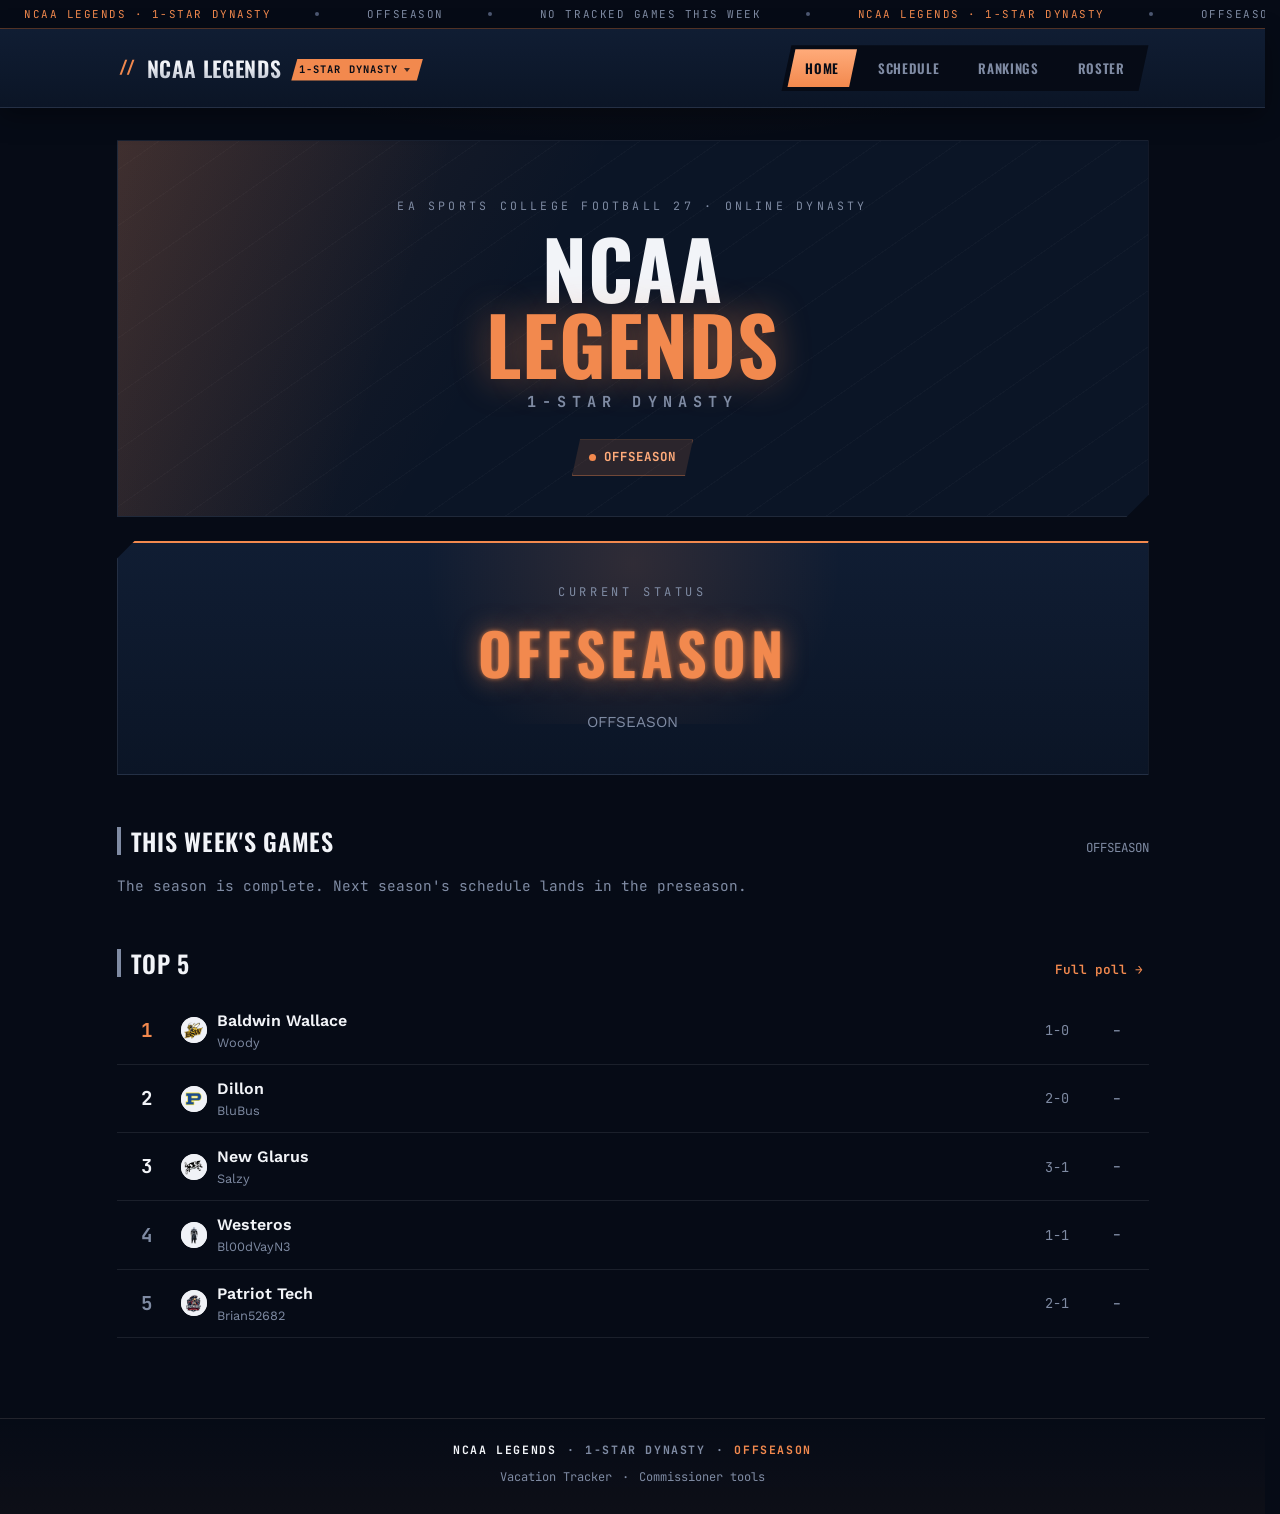
==== commit 681b8ca1: "1-Star Dynasty: archive 2026 and roll over to 2027 (via BluBus)" ====
--- a/1star/index.html
+++ b/1star/index.html
@@ -220,6 +220,7 @@
      and waits for the DOM, so no DOMContentLoaded wrapper needed.
      script.js and style.css are shared by all three leagues — only
      the data files below are league-specific. -->
+<script src="seasons/2026/archive.js" defer></script>
 <script src="league-data.js" defer></script>
 <script src="schedule-data.js" defer></script>
 <script src="top25-data.js" defer></script>
--- a/style.css
+++ b/style.css
@@ -907,6 +907,22 @@
 /* Coach vs. coach — the games that actually matter to the league. */
 .game-card.is-league { border-left-color: var(--gold); }
 
+/* A championship, bowl or playoff round. The footer carries the
+   game's own name instead of the week, and the title is set in the
+   mono face so "Rose Bowl" reads as a proper noun rather than as the
+   same grey caption every other card ends with.
+
+   Deliberately no second accent colour: .is-league already owns the
+   left edge and a postseason game is almost always a league game, so
+   a competing border would only ever fight with it. */
+.game-card.is-postseason .gc-foot span:first-child {
+  font-family: var(--font-mono);
+  font-size: 0.66rem;
+  letter-spacing: 0.06em;
+  text-transform: uppercase;
+  color: var(--gold);
+}
+
 .game-card.is-live {
   border-left-color: var(--crimson);
   box-shadow: inset 0 0 0 1px rgba(224, 38, 58, 0.35);
@@ -1787,6 +1803,18 @@
 .cm-ach-conf { background: #9fe1cb; color: #04342c; }
 .cm-ach-cfp  { background: #b5d4f4; color: #042c53; }
 
+/* The years, inside the chip and after a hairline. Inherits the
+   chip's ink at reduced opacity rather than taking a colour of its
+   own, so one rule works on all three backgrounds and no fourth
+   value has to be kept in contrast with them. */
+.cm-ach-yrs {
+  margin-left: 6px;
+  padding-left: 6px;
+  border-left: 1px solid currentColor;
+  opacity: 0.72;
+  font-weight: 400;
+}
+
 /* --- stat grid ---
    1px gap over a lined background draws the hairlines, so no
    per-tile borders to keep aligned. */
@@ -1819,6 +1847,33 @@
    reflows between one coach and the next. steel, never steel-dim —
    that token is for borders only. */
 .cm-stat-value.is-empty { color: var(--steel); }
+
+/* --- PF / PA total <-> average toggle ---
+   The tile IS the control, so it strips the button defaults and
+   matches .cm-stat exactly; only the pointer, the swap glyph and the
+   hover panel say it's clickable. */
+button.cm-stat-toggle {
+  display: block;
+  width: 100%;
+  border: 0;
+  margin: 0;
+  font: inherit;
+  color: inherit;
+  text-align: left;
+  cursor: pointer;
+  -webkit-appearance: none;
+  appearance: none;
+}
+.cm-stat-toggle .cm-stat-label {
+  display: flex;
+  align-items: center;
+  gap: 5px;
+}
+.cm-stat-swap { font-size: 0.8em; transition: color 0.15s ease; }
+.cm-stat-toggle:hover { background: var(--navy-panel); }
+.cm-stat-toggle:hover .cm-stat-swap,
+.cm-stat-toggle:focus-visible .cm-stat-swap { color: var(--gold); }
+.cm-stat-toggle:focus-visible { outline: 2px solid var(--gold); outline-offset: -2px; }
 
 /* --- head-to-head list --- */
 .cm-section {
@@ -2247,6 +2302,17 @@
   color: var(--chalk);
   text-transform: uppercase;
   font-size: 0.85rem;
+}
+
+/* On a postseason row the first cell holds the game's NAME rather
+   than "Week 17", and a bowl name is much longer than a week number.
+   Wrapping is allowed and the type drops, so "National Championship"
+   fits the column instead of pushing the whole row wide. */
+.team-sched-row.is-postseason .tsr-week {
+  white-space: normal;
+  font-size: 0.7rem;
+  line-height: 1.2;
+  color: var(--gold);
 }
 
 .tsr-loc {
@@ -2736,8 +2802,7 @@
 }
 .cfp-node.has-fill .cfp-team,
 .cfp-node.has-fill .cfp-seed { color: var(--ink); }
-.cfp-node.has-fill .cfp-record,
-.cfp-node.has-fill .cfp-coach { color: var(--ink); opacity: 0.7; }
+.cfp-node.has-fill .cfp-record { color: var(--ink); opacity: 0.7; }
 
 /* Two colours on one box, on purpose: the fill says which school,
    the left bar says one of ours. The bar keeps the roster accent —
@@ -2806,14 +2871,38 @@
   overflow: hidden;
   text-overflow: ellipsis;
 }
+/* A pill, same idea as .t25-coach on the poll rows — it's the same
+   "this is one of ours" marker. NOT the same background, though:
+   .t25-coach's gold-dim tint sits on the page's own navy, which is
+   always dark, so a 14% gold wash reads fine. A bracket box's fill is
+   an arbitrary team colour (Colorado's is itself gold-ish), and that
+   same tint over a light or same-hued fill goes gold-on-gold —
+   exactly the "hard to see" problem this replaces.
+
+   So the chip gets a SOLID dark background instead of a tint, in the
+   page's own navy rather than anything derived from the fill. Bright
+   accent text on dark navy is the site's default pairing everywhere
+   else, so it's already proven to read — the chip just carries its
+   own little patch of "everywhere else" onto a box that would
+   otherwise fight it. */
 .cfp-coach {
-  display: block;
+  display: inline-block;
+  margin-top: 2px;
+  max-width: 100%;
+  padding: 1px 7px;
+  border-radius: 999px;
+  background: rgba(6, 11, 22, 0.82);
+  border: 1px solid var(--line-gold);
+  box-shadow: 0 1px 3px rgba(0, 0, 0, 0.35);
+  color: var(--gold-bright);
   font-family: var(--font-mono);
   font-size: 0.6rem;
-  color: var(--gold);
+  font-weight: 700;
+  line-height: 1.5;
   white-space: nowrap;
   overflow: hidden;
   text-overflow: ellipsis;
+  vertical-align: top;
 }
 .cfp-record {
   font-family: var(--font-mono);
@@ -2926,3 +3015,267 @@
   text-transform: uppercase;
   color: var(--steel-dim);
 }
+
+/* ============================================================
+   VACATION TRACKER  (/vacation/)
+   ------------------------------------------------------------
+   One page, so everything here is prefixed .vac-. It leans on the
+   picker page's shell (.picker-page, .hero) rather than inventing
+   a second layout, and on the same panel/clip idiom as the roster
+   and schedule cards so the page reads as part of the site rather
+   than as a form bolted onto it.
+
+   The accent stays gold. This is the one page that belongs to all
+   three dynasties at once — a vacation is a fact about a person,
+   not about a league — so colouring it in any league's accent
+   would be saying something untrue.
+   ============================================================ */
+.vac-intro {
+  max-width: 62ch;
+  margin: 28px auto 0;
+  text-align: center;
+  color: var(--steel);
+  font-size: 0.95rem;
+}
+
+.vac-section { margin-top: 44px; }
+
+.vac-h {
+  font-family: var(--font-display);
+  font-size: 1.05rem;
+  font-weight: 600;
+  letter-spacing: 0.12em;
+  text-transform: uppercase;
+  color: var(--gold);
+  margin: 0 0 14px;
+  padding-bottom: 8px;
+  border-bottom: 1px solid var(--line-gold);
+}
+
+.vac-list {
+  display: grid;
+  gap: 10px;
+}
+
+/* ------------------------------------------------------------
+   A PERSON, AND WHEN THEY'RE BACK
+   ------------------------------------------------------------
+   Three columns on a wide screen, stacked on a phone. The middle
+   column is the one people came for, so it is the one that keeps
+   its emphasis at every width.
+   ------------------------------------------------------------ */
+.vac-card {
+  display: grid;
+  grid-template-columns: 1fr auto auto;
+  align-items: center;
+  gap: 16px;
+  padding: 16px 18px;
+  background: var(--navy-panel);
+  border: 1px solid var(--line);
+  border-left: 3px solid var(--steel-dim);
+  clip-path: polygon(var(--cut) 0, 100% 0, 100% calc(100% - var(--cut)), calc(100% - var(--cut)) 100%, 0 100%, 0 var(--cut));
+}
+
+/* Away RIGHT NOW is the actionable state — it's the one a
+   commissioner is checking against an unplayed game — so it gets
+   the accent edge and the upcoming ones stay quiet. */
+.vac-card-now {
+  border-left-color: var(--gold);
+  background: linear-gradient(90deg, var(--gold-dim), var(--navy-panel) 220px);
+}
+
+.vac-card-main {
+  display: flex;
+  flex-direction: column;
+  gap: 6px;
+  min-width: 0;
+}
+
+.vac-name {
+  font-family: var(--font-display);
+  font-size: 1.15rem;
+  font-weight: 600;
+  letter-spacing: 0.02em;
+  color: var(--chalk);
+}
+
+.vac-chips {
+  display: flex;
+  flex-wrap: wrap;
+  gap: 6px;
+}
+
+/* Which dynasties this person plays in. Derived from the rosters
+   at render time, never stored on the vacation — see the header of
+   /vacations.js. */
+.vac-chip {
+  font-family: var(--font-mono);
+  font-size: 0.62rem;
+  font-weight: 700;
+  letter-spacing: 0.09em;
+  text-transform: uppercase;
+  color: var(--team);
+  border: 1px solid color-mix(in srgb, var(--team) 40%, transparent);
+  background: color-mix(in srgb, var(--team) 12%, transparent);
+  padding: 2px 7px;
+}
+
+.vac-chip-none {
+  --team: var(--steel);
+  font-style: italic;
+  letter-spacing: 0.04em;
+  text-transform: none;
+}
+
+.vac-card-when {
+  display: flex;
+  flex-direction: column;
+  align-items: flex-end;
+  gap: 3px;
+  text-align: right;
+}
+
+.vac-range {
+  font-family: var(--font-mono);
+  font-size: 0.86rem;
+  font-weight: 700;
+  letter-spacing: 0.04em;
+  color: var(--chalk);
+}
+
+.vac-back {
+  font-size: 0.78rem;
+  color: var(--steel);
+}
+.vac-back strong { color: var(--gold); font-weight: 600; }
+
+/* --steel, not --steel-dim, even though this is the quietest thing
+   on the card. The note at the top of this file is explicit: dim is
+   2.4:1 and is for borders and backgrounds only, never text. */
+.vac-tail {
+  font-family: var(--font-mono);
+  font-size: 0.66rem;
+  font-weight: 700;
+  letter-spacing: 0.1em;
+  text-transform: uppercase;
+  color: var(--steel);
+  opacity: 0.75;
+  white-space: nowrap;
+}
+
+/* ------------------------------------------------------------
+   THE FORM
+   ------------------------------------------------------------ */
+.vac-form {
+  display: grid;
+  gap: 18px;
+  max-width: 560px;
+  padding: 22px;
+  background: var(--navy-panel);
+  border: 1px solid var(--line);
+  clip-path: polygon(var(--cut) 0, 100% 0, 100% calc(100% - var(--cut)), calc(100% - var(--cut)) 100%, 0 100%, 0 var(--cut));
+}
+
+.vac-field { display: grid; gap: 6px; }
+
+.vac-field label {
+  font-family: var(--font-mono);
+  font-size: 0.7rem;
+  font-weight: 700;
+  letter-spacing: 0.1em;
+  text-transform: uppercase;
+  color: var(--steel);
+}
+
+.vac-field select,
+.vac-field input {
+  font-family: var(--font-body);
+  font-size: 0.95rem;
+  color: var(--chalk);
+  background: var(--navy);
+  border: 1px solid var(--steel-dim);
+  padding: 10px 12px;
+  width: 100%;
+  /* Safari refuses to style a date input's own chrome, and the
+     default one is white-on-white against this background. */
+  color-scheme: dark;
+}
+
+.vac-field select:focus-visible,
+.vac-field input:focus-visible {
+  outline: 2px solid var(--gold);
+  outline-offset: 1px;
+  border-color: var(--gold);
+}
+
+.vac-dates {
+  display: grid;
+  grid-template-columns: 1fr 1fr;
+  gap: 14px;
+  align-items: start;
+}
+
+.vac-hint {
+  margin: 0;
+  font-size: 0.76rem;
+  color: var(--steel);
+  min-height: 1.1em;
+}
+
+.vac-submit {
+  font-family: var(--font-display);
+  font-size: 0.95rem;
+  font-weight: 600;
+  letter-spacing: 0.12em;
+  text-transform: uppercase;
+  color: var(--navy-deep);
+  background: var(--gold);
+  border: none;
+  padding: 12px 20px;
+  cursor: pointer;
+  justify-self: start;
+  transition: background var(--leave);
+}
+
+.vac-submit:hover:not(:disabled) {
+  background: var(--gold-bright);
+  transition: background var(--arrive);
+}
+
+.vac-submit:disabled { opacity: 0.5; cursor: default; }
+
+.vac-status {
+  margin: 0;
+  font-size: 0.88rem;
+  color: var(--steel);
+  min-height: 1.2em;
+}
+
+/* Nothing to say yet — collapse rather than reserve a line, which
+   otherwise leaves a visible dead band under the button for the
+   entire time the form is untouched. Once there IS a message the
+   min-height above stops the panel jumping as it changes. */
+.vac-status:empty {
+  display: none;
+}
+.vac-status.vac-bad  { color: var(--crimson); }
+.vac-status.vac-good { color: var(--win); }
+
+.vac-note {
+  max-width: 560px;
+  margin: 14px 0 0;
+  font-size: 0.8rem;
+  color: var(--steel);
+}
+
+@media (max-width: 620px) {
+  .vac-card {
+    grid-template-columns: 1fr;
+    gap: 10px;
+  }
+  .vac-card-when {
+    align-items: flex-start;
+    text-align: left;
+  }
+  .vac-dates { grid-template-columns: 1fr; }
+}
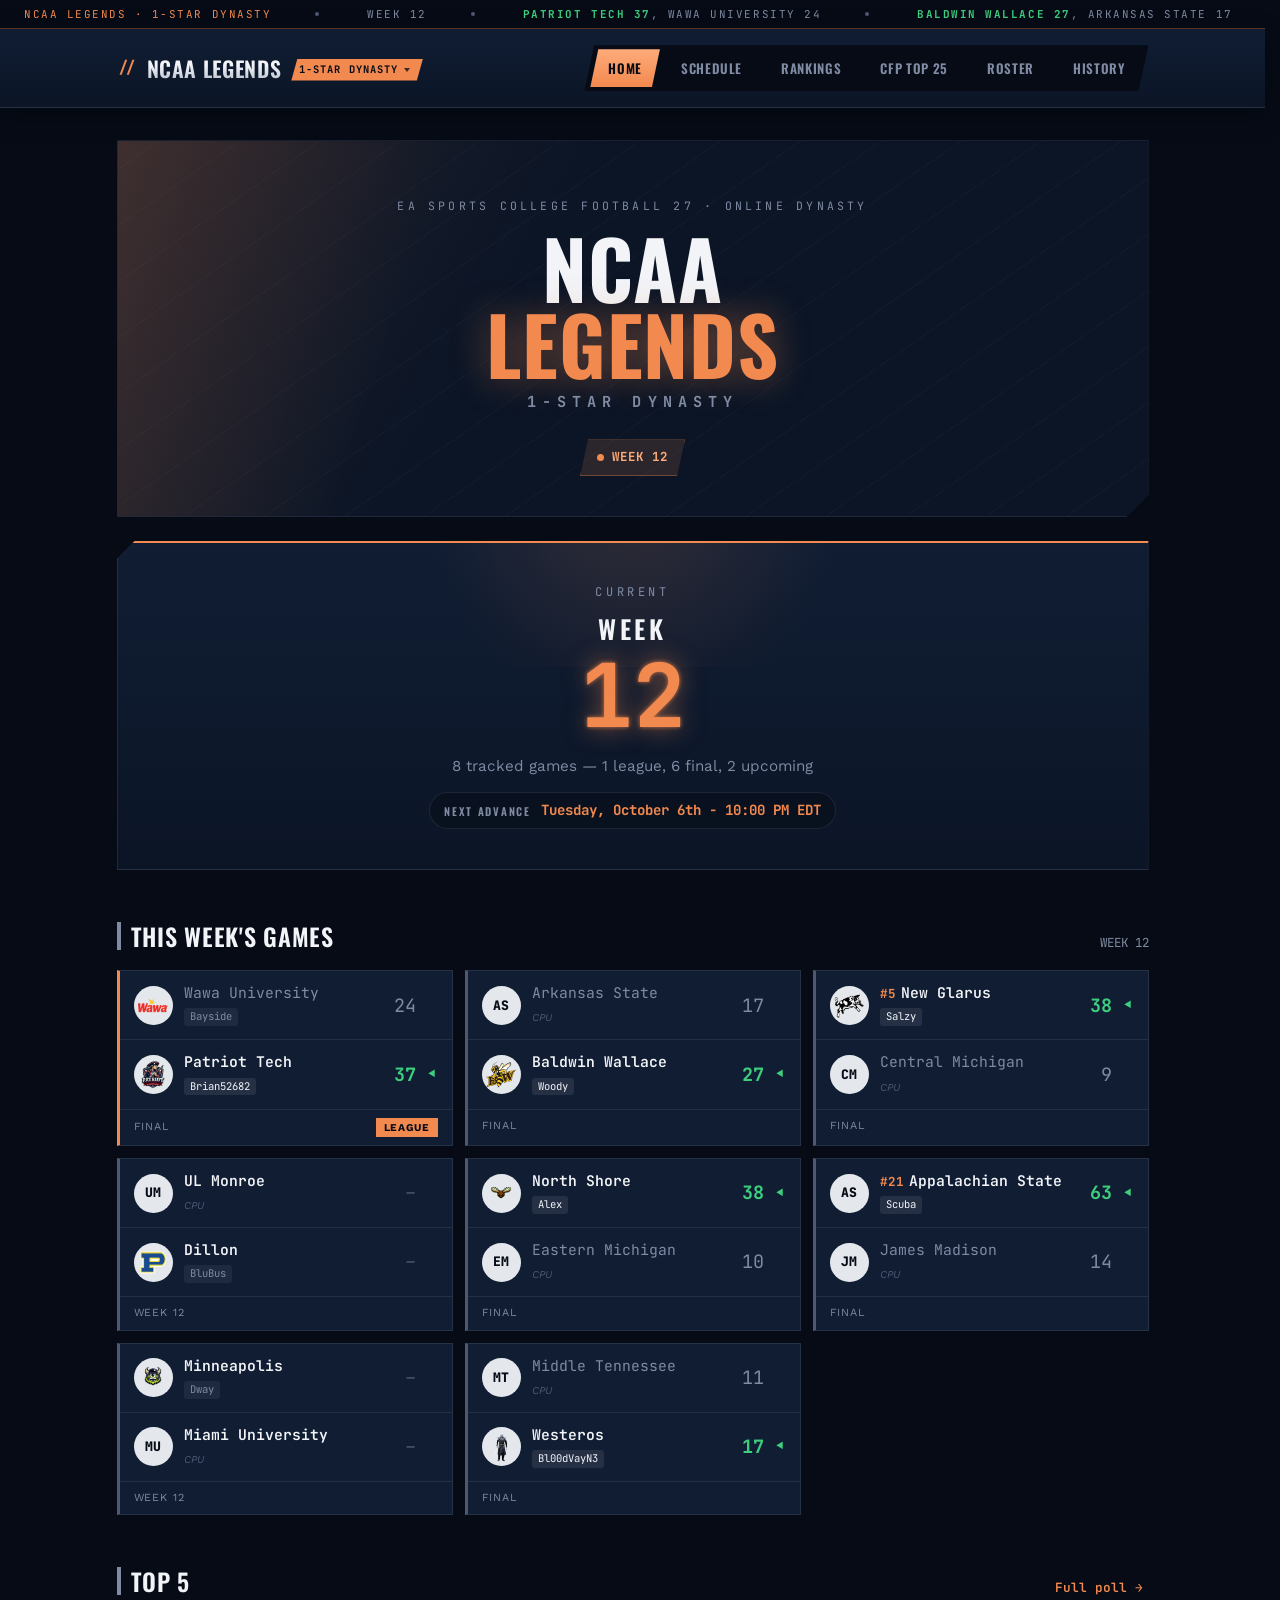
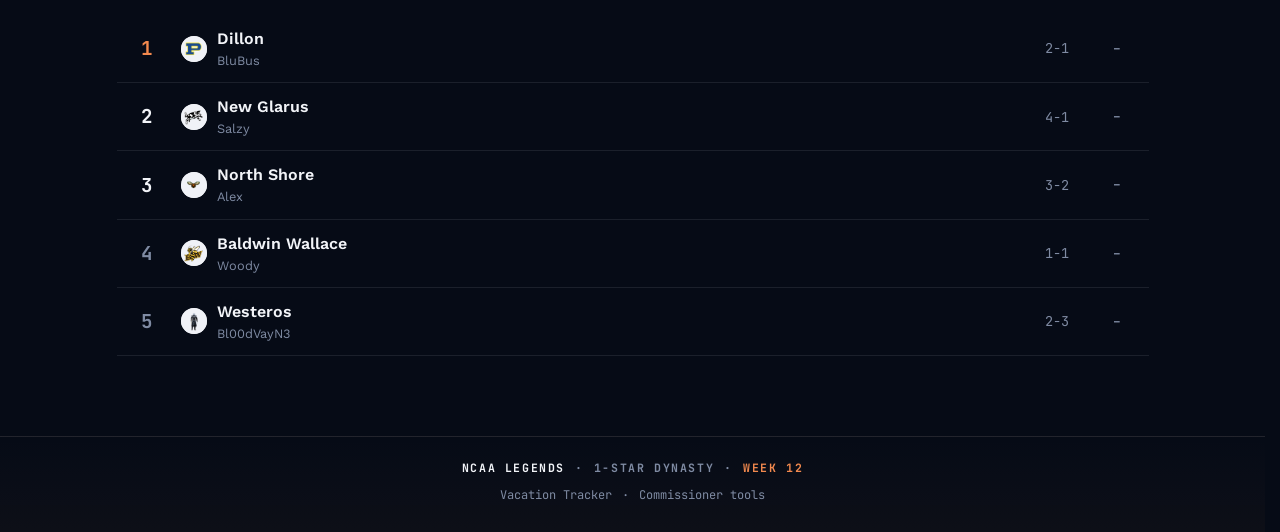
==== commit 21e0f8e2: "adding history" ====
--- a/1star/index.html
+++ b/1star/index.html
@@ -79,6 +79,7 @@
         <button class="tab-btn" data-tab="rankings" role="tab" aria-selected="false" aria-controls="rankings">Rankings</button>
         <button class="tab-btn" data-tab="top25" role="tab" aria-selected="false" aria-controls="top25">Top 25</button>
         <button class="tab-btn" data-tab="roster" role="tab" aria-selected="false" aria-controls="roster">Roster</button>
+        <button class="tab-btn" data-tab="history" role="tab" aria-selected="false" aria-controls="history">History</button>
       </nav>
     </div>
   </div>
@@ -197,6 +198,17 @@
       <h2 class="section-title">Coaches &amp; Teams</h2>
     </div>
     <div class="roster-grid" id="roster-grid"></div>
+  </section>
+
+  <!-- HISTORY — every played game and every poll, all seasons.
+       Built by script.js (showHistory) the first time the tab
+       opens, from history-core.js. -->
+  <section id="history" class="tab-panel" role="tabpanel" tabindex="-1">
+    <div class="section-head">
+      <h2 class="section-title">History</h2>
+      <span class="section-tag" id="history-tag"></span>
+    </div>
+    <div id="history-root"></div>
   </section>
 
 </main>
@@ -229,6 +241,7 @@
 <script src="../people.js" defer></script>
 <script src="../team-colors.js" defer></script>
 <script src="../week-core.js" defer></script>
+<script src="../history-core.js" defer></script>
 <script src="../script.js" defer></script>
 </body>
 </html>
--- a/style.css
+++ b/style.css
@@ -3279,3 +3279,272 @@
   }
   .vac-dates { grid-template-columns: 1fr; }
 }
+
+/* ============================================================
+   HISTORY TAB
+   ------------------------------------------------------------
+   Built from pieces the site already has: the schedule's toggle and
+   select styling, the Top 25 row, the coach-card stat tiles. The only
+   new shape is the game row — two scoreboard lines, winner (or the
+   searched team) on top.
+   ============================================================ */
+.hist-controls {
+  display: grid;
+  grid-template-columns: repeat(auto-fill, minmax(170px, 1fr));
+  gap: 12px 14px;
+  align-items: end;
+  margin-bottom: 18px;
+  padding: 14px;
+  background: var(--navy-panel);
+  border: 1px solid var(--line);
+}
+.hist-controls[hidden] { display: none; }
+
+.hist-field {
+  display: flex;
+  flex-direction: column;
+  gap: 5px;
+  min-width: 0;
+}
+.hist-field > span,
+.hist-check span {
+  font-family: var(--font-mono);
+  font-size: 0.68rem;
+  letter-spacing: 0.08em;
+  color: var(--steel);
+  text-transform: uppercase;
+}
+.hist-search { grid-column: 1 / -1; }
+
+.hist-field select,
+.hist-field input {
+  appearance: none;
+  width: 100%;
+  min-width: 0;
+  background: var(--navy);
+  border: 1px solid var(--line-gold);
+  color: var(--chalk);
+  font-family: var(--font-display);
+  font-weight: 600;
+  font-size: 0.92rem;
+  letter-spacing: 0.02em;
+  padding: 8px 30px 8px 12px;
+  clip-path: polygon(8px 0, 100% 0, calc(100% - 8px) 100%, 0 100%);
+}
+.hist-field select {
+  background-image: linear-gradient(45deg, transparent 50%, var(--steel) 50%), linear-gradient(135deg, var(--steel) 50%, transparent 50%);
+  background-position: calc(100% - 17px) center, calc(100% - 11px) center;
+  background-size: 6px 6px, 6px 6px;
+  background-repeat: no-repeat;
+  cursor: pointer;
+  text-overflow: ellipsis;
+}
+.hist-field input { font-family: var(--font-body); font-weight: 500; padding-right: 12px; }
+.hist-field input::placeholder { color: var(--steel); }
+.hist-field select:disabled { opacity: 0.45; cursor: not-allowed; }
+.hist-field select:focus-visible,
+.hist-field input:focus-visible { outline: 2px solid var(--gold); outline-offset: 2px; }
+.hist-field optgroup { color: var(--steel); font-style: normal; }
+.hist-field option { color: var(--chalk); background: var(--navy); }
+
+.hist-check {
+  display: flex;
+  align-items: center;
+  gap: 8px;
+  padding: 8px 0;
+  cursor: pointer;
+}
+.hist-check input { accent-color: var(--gold); width: 16px; height: 16px; margin: 0; }
+.hist-reset { justify-self: start; padding: 8px 0; }
+
+.hist-summary { margin-bottom: 14px; }
+.hist-summary:empty { display: none; }
+.hist-summary-line {
+  font-family: var(--font-mono);
+  font-size: 0.8rem;
+  color: var(--steel);
+  margin: 0 0 10px;
+}
+.hist-summary-line strong { color: var(--chalk); font-weight: 700; }
+.hist-hint { color: var(--steel); font-style: italic; }
+.hist-stats { margin-top: 0; }
+.hist-stats-3 { grid-template-columns: repeat(3, minmax(0, 1fr)); }
+
+/* ---------- game rows ---------- */
+.hist-list { list-style: none; margin: 0; padding: 0; }
+
+.hist-game {
+  display: grid;
+  grid-template-columns: 128px minmax(0, 1fr);
+  gap: 14px;
+  align-items: center;
+  padding: 10px 8px;
+  border-bottom: 1px solid var(--line);
+  border-left: 3px solid transparent;
+}
+/* Capped so the score sits beside the names on a wide screen
+   instead of across an empty page from them. */
+.hist-game { grid-template-columns: 128px minmax(0, 600px); justify-content: start; }
+.hist-list.has-result .hist-game { grid-template-columns: 128px minmax(0, 600px) 34px; }
+.hist-game.win { border-left-color: var(--win); }
+.hist-game.loss { border-left-color: var(--crimson); }
+.hist-game.tie { border-left-color: var(--steel-dim); }
+
+.hg-when {
+  display: flex;
+  flex-direction: column;
+  gap: 2px;
+  min-width: 0;
+}
+.hg-year {
+  font-family: var(--font-mono);
+  font-size: 0.72rem;
+  color: var(--steel);
+  font-variant-numeric: tabular-nums;
+}
+.hg-label {
+  font-family: var(--font-display);
+  font-weight: 600;
+  font-size: 0.85rem;
+  text-transform: uppercase;
+  color: var(--chalk);
+  line-height: 1.2;
+}
+.hist-game.is-post .hg-label { color: var(--gold); }
+.hg-tags { display: flex; gap: 4px; flex-wrap: wrap; margin-top: 2px; }
+.hg-tags:empty { display: none; }
+.hg-tag {
+  font-family: var(--font-display);
+  font-size: 0.6rem;
+  font-weight: 700;
+  letter-spacing: 0.06em;
+  color: var(--navy-deep);
+  background: var(--gold);
+  padding: 1px 6px;
+  text-transform: uppercase;
+}
+.hg-tag.is-quiet { color: var(--chalk); background: var(--steel-dim); }
+
+.hg-lines { display: flex; flex-direction: column; gap: 4px; min-width: 0; }
+.hg-line {
+  display: grid;
+  grid-template-columns: 20px 26px minmax(0, 1fr) 34px;
+  align-items: center;
+  gap: 8px;
+  color: var(--steel);
+}
+.hg-line.won { color: var(--chalk); }
+.hg-loc {
+  font-family: var(--font-mono);
+  font-size: 0.68rem;
+  color: var(--steel);
+  text-align: right;
+}
+.hist-logo { width: 26px; height: 26px; }
+.hist-logo .t25-mono { font-size: 0.55rem; }
+.hg-who {
+  display: flex;
+  align-items: center;
+  gap: 6px;
+  min-width: 0;
+  flex-wrap: wrap;
+}
+.hg-rank {
+  font-family: var(--font-mono);
+  font-size: 0.72rem;
+  font-weight: 700;
+  color: var(--gold);
+}
+.hg-team {
+  font-weight: 600;
+  white-space: nowrap;
+  overflow: hidden;
+  text-overflow: ellipsis;
+  min-width: 0;
+}
+.hg-line.won .hg-team { font-weight: 700; }
+.hg-who .t25-coach { margin-top: 0; }
+.hg-score {
+  font-family: var(--font-mono);
+  font-weight: 700;
+  font-size: 0.95rem;
+  text-align: right;
+  font-variant-numeric: tabular-nums;
+}
+
+.hg-result {
+  font-family: var(--font-display);
+  font-weight: 700;
+  font-size: 1.1rem;
+  text-align: center;
+}
+.hg-result.win { color: var(--win); }
+.hg-result.loss { color: var(--crimson); }
+.hg-result.tie { color: var(--steel); }
+
+.hist-more {
+  display: block;
+  margin: 18px auto 0;
+  padding: 9px 22px;
+  font-family: var(--font-display);
+  font-weight: 600;
+  font-size: 0.8rem;
+  letter-spacing: 0.05em;
+  text-transform: uppercase;
+  color: var(--gold);
+  border: 1px solid var(--line-gold);
+  clip-path: polygon(8px 0, 100% 0, calc(100% - 8px) 100%, 0 100%);
+}
+.hist-more:hover { background: var(--gold-dim); }
+
+/* ---------- poll timeline rows ---------- */
+.hist-poll-rows { list-style: none; margin: 0; padding: 0; }
+.hpr {
+  display: grid;
+  grid-template-columns: 150px 44px 34px minmax(0, 1fr) 48px;
+  align-items: center;
+  gap: 10px;
+  padding: 8px;
+  border-bottom: 1px solid var(--line);
+  border-left: 3px solid transparent;
+}
+.hpr.is-coach { border-left-color: var(--gold); background: rgba(242, 244, 248, 0.04); }
+.hpr-when {
+  font-family: var(--font-display);
+  font-weight: 600;
+  font-size: 0.82rem;
+  text-transform: uppercase;
+  color: var(--chalk);
+}
+.hpr-when .hg-year { margin-right: 4px; }
+.hpr-rank {
+  font-family: var(--font-mono);
+  font-weight: 700;
+  color: var(--gold);
+  text-align: center;
+}
+
+@media (max-width: 640px) {
+  .hist-controls {
+    grid-template-columns: 1fr 1fr;
+    padding: 12px;
+    gap: 10px;
+  }
+  .hist-game,
+  .hist-list.has-result .hist-game {
+    grid-template-columns: minmax(0, 1fr);
+    gap: 6px;
+  }
+  .hist-list.has-result .hist-game { grid-template-columns: minmax(0, 1fr) 26px; }
+  .hist-list.has-result .hg-when { grid-column: 1 / -1; }
+  .hg-when { flex-direction: row; align-items: baseline; gap: 8px; flex-wrap: wrap; }
+  .hg-tags { margin-top: 0; }
+  .hg-line { grid-template-columns: 18px 24px minmax(0, 1fr) 30px; gap: 6px; }
+  .hist-logo { width: 24px; height: 24px; }
+  .hist-stats { grid-template-columns: repeat(2, minmax(0, 1fr)); }
+  .hist-stats-3 { grid-template-columns: repeat(3, minmax(0, 1fr)); }
+  .hpr { grid-template-columns: 92px 36px 28px minmax(0, 1fr); }
+  .hpr .t25-logo { width: 28px; height: 28px; }
+  .hpr .t25-record { display: none; }
+  .hpr-when { font-size: 0.72rem; }
+}
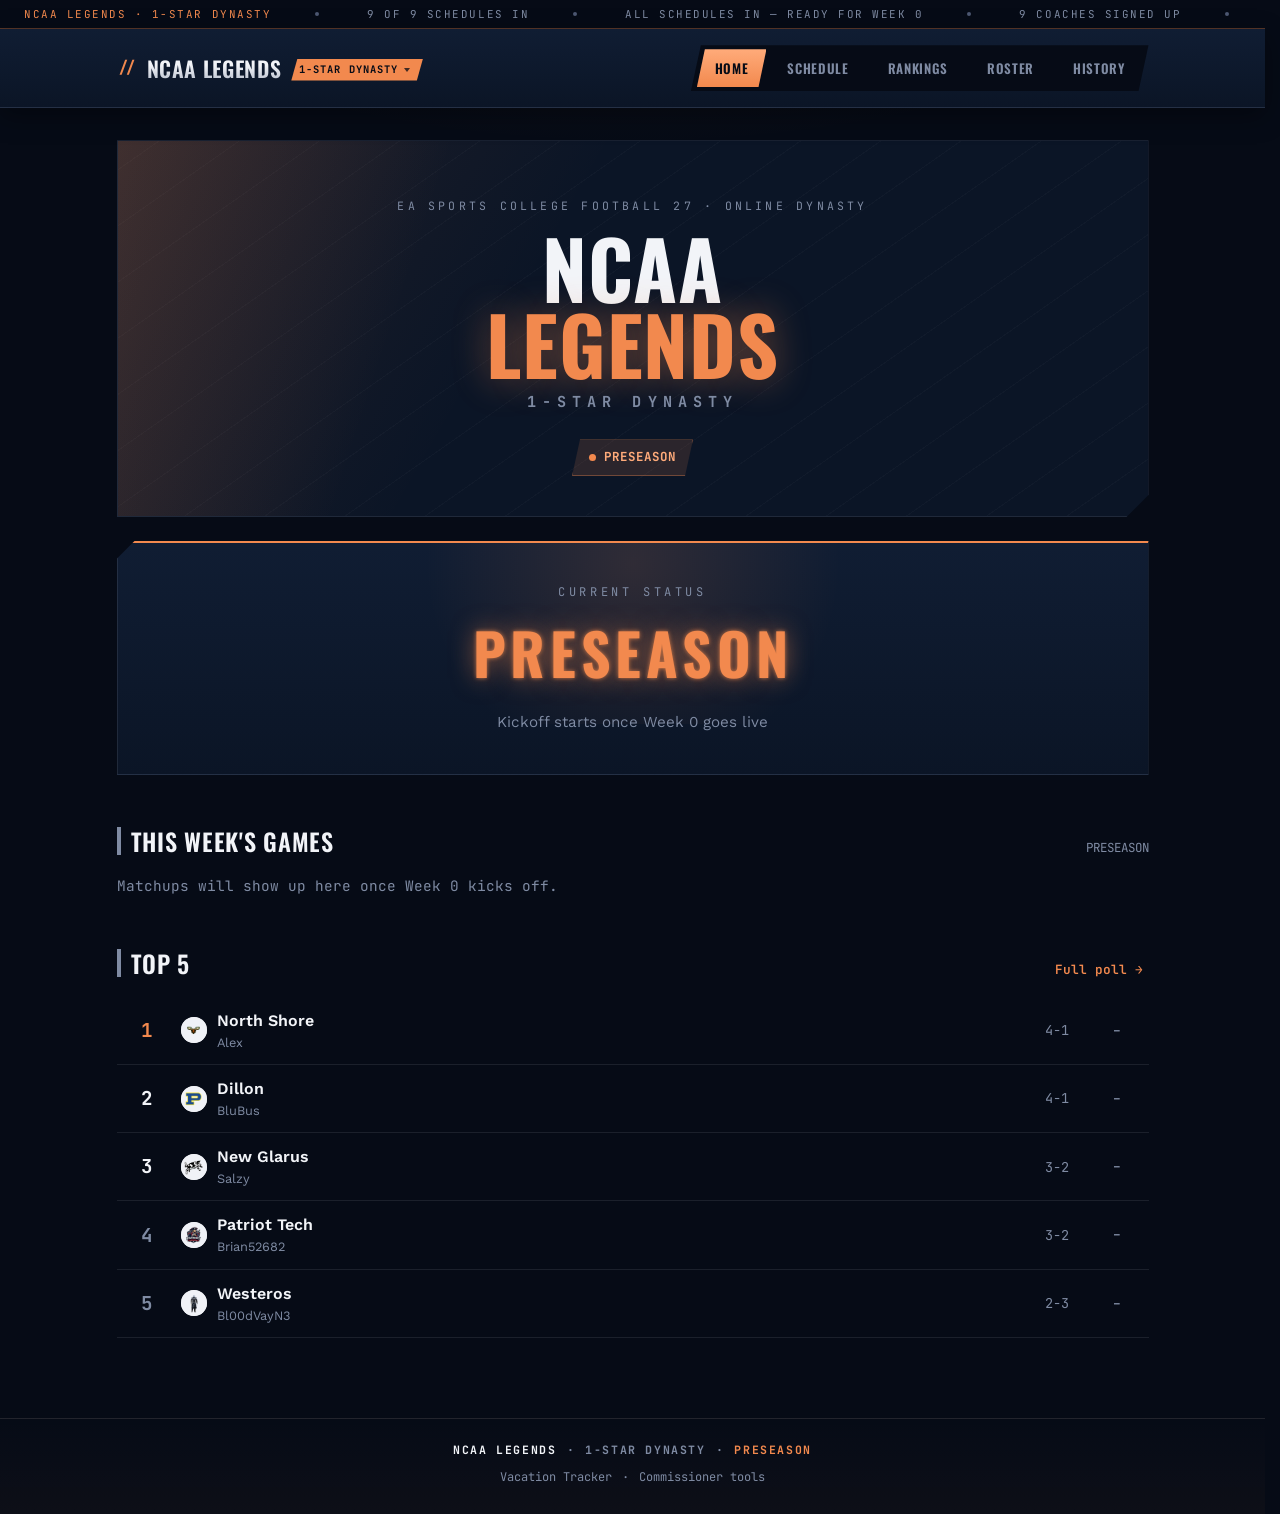
==== commit aba9adba: "1-Star Dynasty: archive 2027 and roll over to 2028 (via RekenCrew)" ====
--- a/1star/index.html
+++ b/1star/index.html
@@ -233,6 +233,7 @@
      script.js and style.css are shared by all three leagues — only
      the data files below are league-specific. -->
 <script src="seasons/2026/archive.js" defer></script>
+<script src="seasons/2027/archive.js" defer></script>
 <script src="league-data.js" defer></script>
 <script src="schedule-data.js" defer></script>
 <script src="top25-data.js" defer></script>
